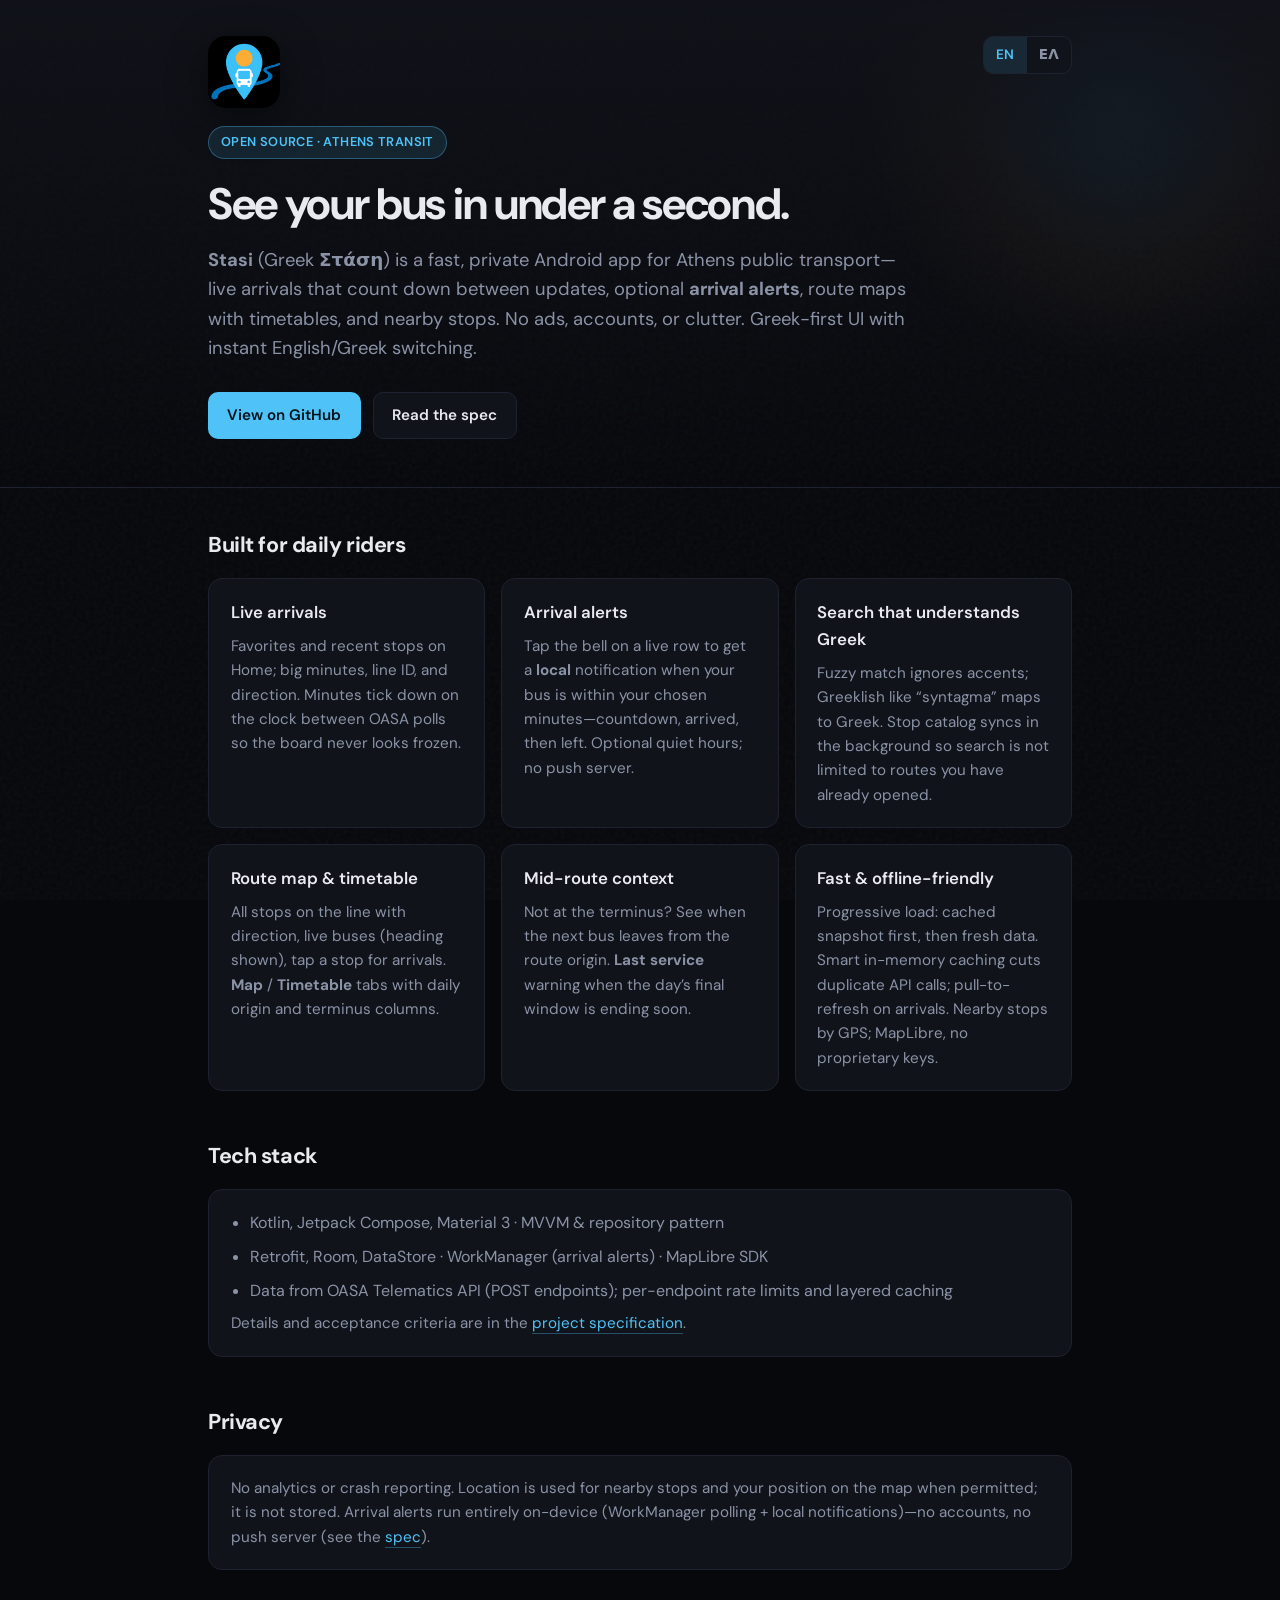
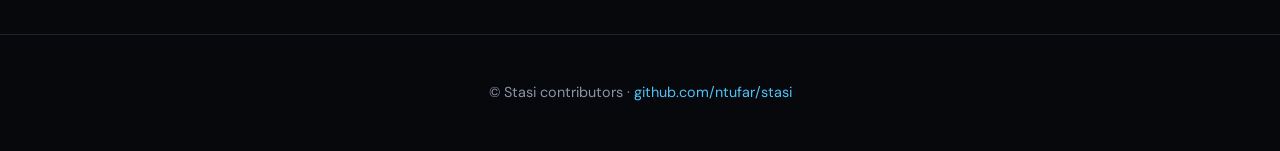
==== docs/index.html @ 51238b17 "Implement multilingual support in index.html and update SPEC.md: Add language toggle functionality f" ====
<!DOCTYPE html>
<!--
  GitHub Pages: Settings → Pages → Deploy from branch → master → /docs (this repo’s default branch is master, not main).
  
-->
<html lang="en">
<head>
  <meta charset="utf-8">
  <meta name="viewport" content="width=device-width, initial-scale=1">
  <script>
    (function () {
      var stored = localStorage.getItem("stasi-site-lang");
      var lang = stored === "en" || stored === "el"
        ? stored
        : ((navigator.language || "").toLowerCase().indexOf("el") === 0 ? "el" : "en");
      document.documentElement.lang = lang;
    })();
  </script>
  <title>Stasi — Athens bus arrivals, fast &amp; private</title>
  <meta name="description" content="Open-source Android app for Athens public transport: live arrivals, arrival alerts, route maps and timetables, nearby stops. No ads or accounts.">
  <meta property="og:title" content="Stasi — Athens bus app">
  <meta property="og:description" content="Fast, private Android app for Athens buses: live ETAs, local arrival alerts, route maps, and Greek-aware search.">
  <meta property="og:type" content="website">
  <link rel="icon" href="favicon.png?v=2" type="image/png" sizes="192x192">
  <link rel="apple-touch-icon" href="app-icon.png?v=2">
  <link rel="preconnect" href="https://fonts.googleapis.com">
  <link rel="preconnect" href="https://fonts.gstatic.com" crossorigin>
  <link href="https://fonts.googleapis.com/css2?family=DM+Sans:ital,opsz,wght@0,9..40,400;0,9..40,600;0,9..40,700;1,9..40,400&display=swap" rel="stylesheet">
  <style>
    :root {
      --bg: #07080c;
      --surface: #11131a;
      --border: #1e2230;
      --text: #e8eaef;
      --muted: #8b93a7;
      --accent: #4fc3f7;
      --accent-dim: rgba(79, 195, 247, 0.12);
      --amber: #ffb74d;
      --radius: 14px;
      --max: 880px;
    }

    * {
      box-sizing: border-box;
    }

    html {
      scroll-behavior: smooth;
    }

    html[lang="en"] .i18n-el,
    html[lang="el"] .i18n-en {
      display: none !important;
    }

    body {
      margin: 0;
      min-height: 100vh;
      font-family: "DM Sans", system-ui, sans-serif;
      font-optical-sizing: auto;
      background: var(--bg);
      color: var(--text);
      line-height: 1.6;
      -webkit-font-smoothing: antialiased;
    }

    .noise {
      pointer-events: none;
      position: fixed;
      inset: 0;
      opacity: 0.04;
      background-image: url("data:image/svg+xml,%3Csvg viewBox='0 0 256 256' xmlns='http://www.w3.org/2000/svg'%3E%3Cfilter id='n'%3E%3CfeTurbulence type='fractalNoise' baseFrequency='0.85' numOctaves='4' stitchTiles='stitch'/%3E%3C/filter%3E%3Crect width='100%25' height='100%25' filter='url(%23n)'/%3E%3C/svg%3E");
      z-index: 0;
    }

    .glow {
      position: fixed;
      width: 560px;
      height: 560px;
      top: -180px;
      right: -120px;
      background: radial-gradient(circle, rgba(79, 195, 247, 0.2) 0%, rgba(255, 183, 77, 0.06) 42%, transparent 68%);
      pointer-events: none;
      z-index: 0;
    }

    header,
    main,
    footer {
      position: relative;
      z-index: 1;
    }

    header {
      padding: 2.25rem 1.25rem 3rem;
      border-bottom: 1px solid var(--border);
      background: linear-gradient(180deg, rgba(17, 19, 26, 0.95) 0%, transparent 100%);
    }

    .wrap {
      max-width: var(--max);
      margin: 0 auto;
      padding: 0 0.5rem;
    }

    .header-top {
      display: flex;
      flex-wrap: wrap;
      align-items: flex-start;
      justify-content: space-between;
      gap: 1rem;
      margin-bottom: 1.1rem;
    }

    .header-top .app-icon {
      margin-bottom: 0;
    }

    .lang-switch {
      display: inline-flex;
      border: 1px solid var(--border);
      border-radius: 10px;
      overflow: hidden;
      background: var(--surface);
    }

    .lang-switch button {
      font: inherit;
      font-size: 0.85rem;
      font-weight: 600;
      letter-spacing: 0.02em;
      padding: 0.45rem 0.75rem;
      border: none;
      background: transparent;
      color: var(--muted);
      cursor: pointer;
      transition: background 0.15s ease, color 0.15s ease;
    }

    .lang-switch button:hover {
      color: var(--text);
    }

    .lang-switch button[aria-pressed="true"] {
      background: var(--accent-dim);
      color: var(--accent);
    }

    .lang-switch button:focus-visible {
      outline: 2px solid var(--accent);
      outline-offset: -2px;
    }

    .app-icon {
      display: block;
      width: 72px;
      height: 72px;
      border-radius: 18px;
      box-shadow: 0 12px 40px rgba(0, 0, 0, 0.45);
      object-fit: cover;
    }

    .badge {
      display: inline-flex;
      align-items: center;
      gap: 0.4rem;
      font-size: 0.8rem;
      font-weight: 600;
      letter-spacing: 0.03em;
      text-transform: uppercase;
      color: var(--accent);
      background: var(--accent-dim);
      border: 1px solid rgba(79, 195, 247, 0.35);
      padding: 0.35rem 0.75rem;
      border-radius: 999px;
      margin-bottom: 1.25rem;
    }

    h1 {
      font-size: clamp(2rem, 5vw, 2.75rem);
      font-weight: 700;
      letter-spacing: -0.03em;
      line-height: 1.15;
      margin: 0 0 1rem;
    }

    .lead {
      font-size: 1.15rem;
      color: var(--muted);
      max-width: 38em;
      margin: 0 0 1.75rem;
    }

    .actions {
      display: flex;
      flex-wrap: wrap;
      gap: 0.75rem;
      align-items: center;
    }

    a.btn {
      display: inline-flex;
      align-items: center;
      justify-content: center;
      gap: 0.5rem;
      padding: 0.65rem 1.15rem;
      border-radius: 10px;
      font-weight: 600;
      font-size: 0.95rem;
      text-decoration: none;
      border: 1px solid transparent;
      transition: transform 0.15s ease, background 0.15s ease, border-color 0.15s ease;
    }

    a.btn:active {
      transform: scale(0.98);
    }

    a.btn-primary {
      background: var(--accent);
      color: #041018;
    }

    a.btn-primary:hover {
      filter: brightness(1.06);
    }

    a.btn-secondary {
      background: var(--surface);
      color: var(--text);
      border-color: var(--border);
    }

    a.btn-secondary:hover {
      border-color: rgba(79, 195, 247, 0.45);
    }

    main {
      padding: 2.5rem 1.25rem 4rem;
    }

    section {
      margin-bottom: 3rem;
    }

    section:last-of-type {
      margin-bottom: 0;
    }

    h2 {
      font-size: 1.35rem;
      font-weight: 700;
      letter-spacing: -0.02em;
      margin: 0 0 1rem;
    }

    .grid {
      display: grid;
      gap: 1rem;
      grid-template-columns: repeat(auto-fit, minmax(240px, 1fr));
    }

    .card {
      background: var(--surface);
      border: 1px solid var(--border);
      border-radius: var(--radius);
      padding: 1.25rem 1.35rem;
    }

    .card h3 {
      margin: 0 0 0.5rem;
      font-size: 1.05rem;
      font-weight: 600;
    }

    .card p {
      margin: 0;
      font-size: 0.95rem;
      color: var(--muted);
    }

    .card a {
      color: var(--accent);
      text-decoration: none;
      border-bottom: 1px solid rgba(79, 195, 247, 0.35);
    }

    .card a:hover {
      border-bottom-color: var(--accent);
    }

    .list {
      margin: 0;
      padding-left: 1.2rem;
      color: var(--muted);
    }

    .list li {
      margin-bottom: 0.5rem;
    }

    .list li:last-child {
      margin-bottom: 0;
    }

    .spec-link {
      margin-top: 1rem;
      font-size: 0.95rem;
    }

    .spec-link a {
      color: var(--accent);
      text-decoration: none;
      border-bottom: 1px solid rgba(79, 195, 247, 0.35);
    }

    .spec-link a:hover {
      border-bottom-color: var(--accent);
    }

    footer {
      padding: 2rem 1.25rem;
      border-top: 1px solid var(--border);
      color: var(--muted);
      font-size: 0.9rem;
      text-align: center;
    }

    footer a {
      color: var(--accent);
      text-decoration: none;
    }

    footer a:hover {
      text-decoration: underline;
    }

    @media (prefers-reduced-motion: reduce) {
      html {
        scroll-behavior: auto;
      }

      a.btn:active {
        transform: none;
      }
    }
  </style>
</head>
<body>
  <div class="noise" aria-hidden="true"></div>
  <div class="glow" aria-hidden="true"></div>

  <header>
    <div class="wrap">
      <div class="header-top">
        <img class="app-icon" id="app-icon" src="app-icon.png?v=2" width="72" height="72" alt="">
        <div class="lang-switch" role="group" id="lang-switch" aria-label="Language">
          <button type="button" data-lang="en" aria-pressed="false">EN</button>
          <button type="button" data-lang="el" aria-pressed="false">ΕΛ</button>
        </div>
      </div>
      <div class="badge">
        <span class="i18n-en">Open source · Athens transit</span>
        <span class="i18n-el">Ανοιχτού κώδικα · Μετακίνηση Αθήνας</span>
      </div>
      <h1>
        <span class="i18n-en">See your bus in under a second.</span>
        <span class="i18n-el">Δείτε το λεωφορείο σας σε λιγότερο από ένα δευτερόλεπτο.</span>
      </h1>
      <p class="lead">
        <span class="i18n-en">
          <strong>Stasi</strong> (Greek <strong>Στάση</strong>) is a fast, private Android app for Athens public transport—live
          arrivals that count down between updates, optional <strong>arrival alerts</strong>, route maps with timetables,
          and nearby stops. No ads, accounts, or clutter. Greek-first UI with instant English/Greek switching.
        </span>
        <span class="i18n-el">
          Η <strong>Στάση</strong> (<strong>Stasi</strong>) είναι μια γρήγορη, ιδιωτική εφαρμογή Android για τα μέσα της Αθήνας—ζωντανές
          αφίξεις με αντίστροφη μέτρηση μεταξύ ενημερώσεων, προαιρετικές <strong>ειδοποιήσεις άφιξης</strong>, χάρτες δρομολογίων με δρομολόγια
          και κοντινές στάσεις. Χωρίς διαφημίσεις, λογαριασμούς ή περιττά στοιχεία. Ελληνικό περιβάλλον με άμεση εναλλαγή Αγγλικά/Ελληνικά.
        </span>
      </p>
      <div class="actions">
        <a class="btn btn-primary" href="https://github.com/ntufar/stasi">
          <span class="i18n-en">View on GitHub</span>
          <span class="i18n-el">Δείτε στο GitHub</span>
        </a>
        <a class="btn btn-secondary" href="https://github.com/ntufar/stasi/blob/master/docs/SPEC.md">
          <span class="i18n-en">Read the spec</span>
          <span class="i18n-el">Διαβάστε τις προδιαγραφές</span>
        </a>
      </div>
    </div>
  </header>

  <main>
    <div class="wrap">
      <section aria-labelledby="features-heading">
        <h2 id="features-heading">
          <span class="i18n-en">Built for daily riders</span>
          <span class="i18n-el">Για καθημερινούς επιβάτες</span>
        </h2>
        <div class="grid">
          <article class="card">
            <h3>
              <span class="i18n-en">Live arrivals</span>
              <span class="i18n-el">Ζωντανές αφίξεις</span>
            </h3>
            <p>
              <span class="i18n-en">Favorites and recent stops on Home; big minutes, line ID, and direction. Minutes tick down on the clock between OASA polls so the board never looks frozen.</span>
              <span class="i18n-el">Αγαπημένες και πρόσφατες στάσεις στην αρχική· μεγάλα λεπτά, κωδικός γραμμής και κατεύθυνση. Τα λεπτά μετάνε αντίστροφα μεταξύ ενημερώσεων OASA ώστε ο πίνακας να μην φαίνεται «παγωμένος».</span>
            </p>
          </article>
          <article class="card">
            <h3>
              <span class="i18n-en">Arrival alerts</span>
              <span class="i18n-el">Ειδοποιήσεις άφιξης</span>
            </h3>
            <p>
              <span class="i18n-en">Tap the bell on a live row to get a <strong>local</strong> notification when your bus is within your chosen minutes—countdown, arrived, then left. Optional quiet hours; no push server.</span>
              <span class="i18n-el">Πατήστε το κουδούνι σε μια ζωντανή γραμμή για <strong>τοπική</strong> ειδοποίηση όταν το λεωφορείο είναι μέσα στα λεπτά που ορίζετε—αντίστροφη μέτρηση, άφιξη, μετά αναχώρηση. Προαιρετικές ώρες ησυχίας· χωρίς διακομιστή push.</span>
            </p>
          </article>
          <article class="card">
            <h3>
              <span class="i18n-en">Search that understands Greek</span>
              <span class="i18n-el">Αναζήτηση που καταλαβαίνει τα Ελληνικά</span>
            </h3>
            <p>
              <span class="i18n-en">Fuzzy match ignores accents; Greeklish like “syntagma” maps to Greek. Stop catalog syncs in the background so search is not limited to routes you have already opened.</span>
              <span class="i18n-el">Η ασαφής αντιστοίχιση αγνοεί τόνους· το Greeklish όπως «syntagma» αντιστοιχεί σε Ελληνικά. Ο κατάλογος στάσεων συγχρονίζεται στο παρασκήνιο ώστε η αναζήτηση να μην περιορίζεται σε δρομολόγια που έχετε ήδη ανοίξει.</span>
            </p>
          </article>
          <article class="card">
            <h3>
              <span class="i18n-en">Route map &amp; timetable</span>
              <span class="i18n-el">Χάρτης δρομολογίου &amp; δρομολόγια</span>
            </h3>
            <p>
              <span class="i18n-en">All stops on the line with direction, live buses (heading shown), tap a stop for arrivals. <strong>Map</strong> / <strong>Timetable</strong> tabs with daily origin and terminus columns.</span>
              <span class="i18n-el">Όλες οι στάσεις της γραμμής με κατεύθυνση, ζωντανά λεωφορεία (με προσανατολισμό), πατήστε μια στάση για αφίξεις. Καρτέλες <strong>Χάρτης</strong> / <strong>Δρομολόγια</strong> με ημερήσιες στήλες αφετηρίας και τέρματος.</span>
            </p>
          </article>
          <article class="card">
            <h3>
              <span class="i18n-en">Mid-route context</span>
              <span class="i18n-el">Πληροφορίες στη μέση της διαδρομής</span>
            </h3>
            <p>
              <span class="i18n-en">Not at the terminus? See when the next bus leaves from the route origin. <strong>Last service</strong> warning when the day’s final window is ending soon.</span>
              <span class="i18n-el">Δεν είστε στο τέρμα; Δείτε πότε φεύγει το επόμενο λεωφορείο από την αφετηρία. Προειδοποίηση <strong>τελευταίου δρομολογίου</strong> όταν κλείνει σύντομα το τελευταίο παράθυρο της ημέρας.</span>
            </p>
          </article>
          <article class="card">
            <h3>
              <span class="i18n-en">Fast &amp; offline-friendly</span>
              <span class="i18n-el">Γρήγορη &amp; φιλική προς offline</span>
            </h3>
            <p>
              <span class="i18n-en">Progressive load: cached snapshot first, then fresh data. Smart in-memory caching cuts duplicate API calls; pull-to-refresh on arrivals. Nearby stops by GPS; MapLibre, no proprietary keys.</span>
              <span class="i18n-el">Προοδευτική φόρτωση: πρώτα αποθηκευμένο στιγμιότυπο, μετά φρέσκα δεδομένα. Έξυπνη cache στη μνήμη μειώνει διπλές κλήσεις API· pull-to-refresh στις αφίξεις. Κοντινές στάσεις με GPS· MapLibre, χωρίς ιδιόκλητα κλειδιά.</span>
            </p>
          </article>
        </div>
      </section>

      <section aria-labelledby="stack-heading">
        <h2 id="stack-heading">
          <span class="i18n-en">Tech stack</span>
          <span class="i18n-el">Τεχνολογίες</span>
        </h2>
        <div class="card">
          <ul class="list">
            <li class="i18n-en">Kotlin, Jetpack Compose, Material 3 · MVVM &amp; repository pattern</li>
            <li class="i18n-el">Kotlin, Jetpack Compose, Material 3 · MVVM &amp; repository pattern</li>
            <li class="i18n-en">Retrofit, Room, DataStore · WorkManager (arrival alerts) · MapLibre SDK</li>
            <li class="i18n-el">Retrofit, Room, DataStore · WorkManager (ειδοποιήσεις άφιξης) · MapLibre SDK</li>
            <li class="i18n-en">Data from OASA Telematics API (POST endpoints); per-endpoint rate limits and layered caching</li>
            <li class="i18n-el">Δεδομένα από το OASA Telematics API (POST endpoints)· όρια ρυθμού ανά endpoint και πολυεπίπεδη cache</li>
          </ul>
          <p class="spec-link">
            <span class="i18n-en">Details and acceptance criteria are in the
            <a href="https://github.com/ntufar/stasi/blob/master/docs/SPEC.md">project specification</a>.</span>
            <span class="i18n-el">Λεπτομέρειες και κριτήρια αποδοχής βρίσκονται στις
            <a href="https://github.com/ntufar/stasi/blob/master/docs/SPEC.md">προδιαγραφές του έργου</a>.</span>
          </p>
        </div>
      </section>

      <section aria-labelledby="privacy-heading">
        <h2 id="privacy-heading">
          <span class="i18n-en">Privacy</span>
          <span class="i18n-el">Απόρρητο</span>
        </h2>
        <div class="card">
          <p style="margin:0;color:var(--muted);font-size:0.95rem;">
            <span class="i18n-en">No analytics or crash reporting. Location is used for nearby stops and your position on the map when permitted; it is not stored. Arrival alerts run entirely on-device (WorkManager polling + local notifications)—no accounts, no push server (see the <a href="https://github.com/ntufar/stasi/blob/master/docs/SPEC.md">spec</a>).</span>
            <span class="i18n-el">Χωρίς analytics ή αναφορές σφαλμάτων. Η τοποθεσία χρησιμοποιείται για κοντινές στάσεις και τη θέση σας στον χάρτη όταν επιτρέπεται· δεν αποθηκεύεται. Οι ειδοποιήσεις άφιξης τρέχουν εξ ολοκλήρου στη συσκευή (WorkManager + τοπικές ειδοποιήσεις)—χωρίς λογαριασμούς, χωρίς διακομιστή push (δείτε τις <a href="https://github.com/ntufar/stasi/blob/master/docs/SPEC.md">προδιαγραφές</a>).</span>
          </p>
        </div>
      </section>
    </div>
  </main>

  <footer>
    <div class="wrap">
      <p>© Stasi contributors · <a href="https://github.com/ntufar/stasi">github.com/ntufar/stasi</a></p>
    </div>
  </footer>

  <script>
    (function () {
      var META = {
        en: {
          title: "Stasi — Athens bus arrivals, fast & private",
          description: "Open-source Android app for Athens public transport: live arrivals, arrival alerts, route maps and timetables, nearby stops. No ads or accounts.",
          ogTitle: "Stasi — Athens bus app",
          ogDescription: "Fast, private Android app for Athens buses: live ETAs, local arrival alerts, route maps, and Greek-aware search.",
          iconAlt: "Stasi app icon: map pin with bus and live arrival beacon"
        },
        el: {
          title: "Στάση — Αφίξεις λεωφορείων Αθήνας, γρήγορα & ιδιωτικά",
          description: "Εφαρμογή Android ανοιχτού κώδικα για τα μέσα της Αθήνας: ζωντανές αφίξεις, ειδοποιήσεις άφιξης, χάρτες δρομολογίων και δρομολόγια, κοντινές στάσεις. Χωρίς διαφημίσεις ή λογαριασμούς.",
          ogTitle: "Στάση — Εφαρμογή λεωφορείων Αθήνας",
          ogDescription: "Γρήγορη, ιδιωτική εφαρμογή Android για λεωφορεία Αθήνας: ζωντανά ETAs, τοπικές ειδοποιήσεις άφιξης, χάρτες δρομολογίων και αναζήτηση φιλική στα Ελληνικά.",
          iconAlt: "Εικονίδιο εφαρμογής Στάση: καρφίτσα χάρτη με λεωφορείο και ζωντανή ένδειξη άφιξης"
        }
      };

      var langSwitch = document.getElementById("lang-switch");
      var appIcon = document.getElementById("app-icon");

      function currentLang() {
        return document.documentElement.lang === "el" ? "el" : "en";
      }

      function applyMeta(lang) {
        var m = META[lang];
        document.title = m.title;
        var desc = document.querySelector('meta[name="description"]');
        if (desc) desc.setAttribute("content", m.description);
        var ogTitle = document.querySelector('meta[property="og:title"]');
        if (ogTitle) ogTitle.setAttribute("content", m.ogTitle);
        var ogDesc = document.querySelector('meta[property="og:description"]');
        if (ogDesc) ogDesc.setAttribute("content", m.ogDescription);
        if (appIcon) appIcon.alt = m.iconAlt;
      }

      function syncButtons(lang) {
        langSwitch.querySelectorAll("button[data-lang]").forEach(function (btn) {
          var active = btn.getAttribute("data-lang") === lang;
          btn.setAttribute("aria-pressed", active ? "true" : "false");
        });
        langSwitch.setAttribute(
          "aria-label",
          lang === "el" ? "Γλώσσα" : "Language"
        );
      }

      function setLang(lang) {
        if (lang !== "en" && lang !== "el") return;
        document.documentElement.lang = lang;
        localStorage.setItem("stasi-site-lang", lang);
        applyMeta(lang);
        syncButtons(lang);
      }

      langSwitch.addEventListener("click", function (e) {
        var btn = e.target.closest("button[data-lang]");
        if (!btn) return;
        setLang(btn.getAttribute("data-lang"));
      });

      var initial = currentLang();
      applyMeta(initial);
      syncButtons(initial);
    })();
  </script>
</body>
</html>
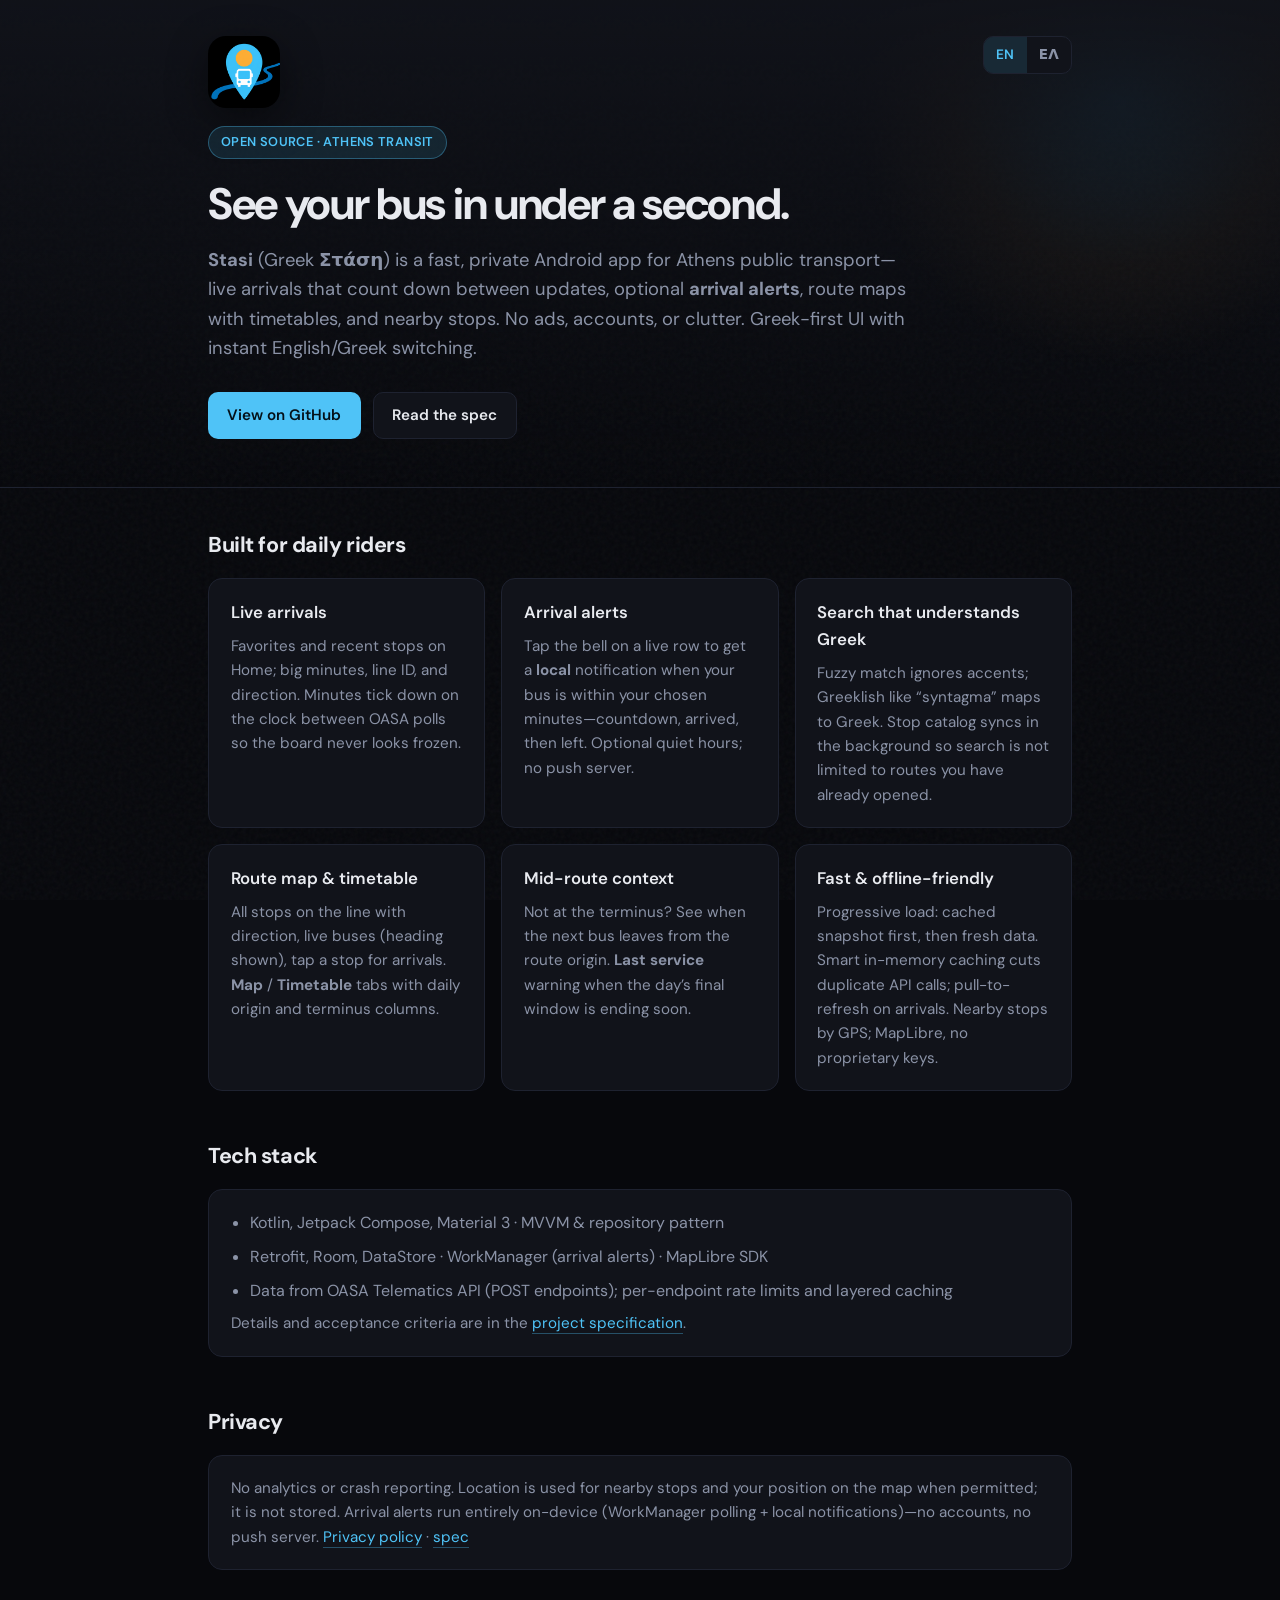
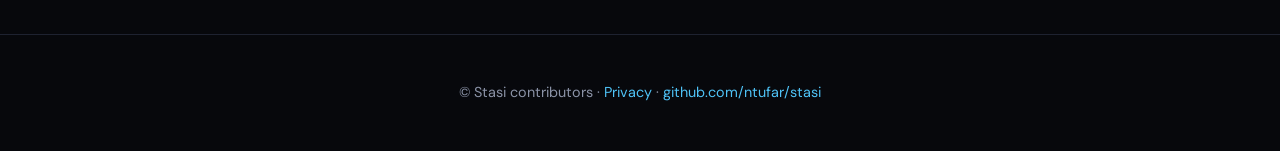
==== commit bd7a1922: "Update documentation and privacy policy links: Enhance README.md with a direct link to the privacy p" ====
--- a/docs/index.html
+++ b/docs/index.html
@@ -493,8 +493,8 @@
         </h2>
         <div class="card">
           <p style="margin:0;color:var(--muted);font-size:0.95rem;">
-            <span class="i18n-en">No analytics or crash reporting. Location is used for nearby stops and your position on the map when permitted; it is not stored. Arrival alerts run entirely on-device (WorkManager polling + local notifications)—no accounts, no push server (see the <a href="https://github.com/ntufar/stasi/blob/master/docs/SPEC.md">spec</a>).</span>
-            <span class="i18n-el">Χωρίς analytics ή αναφορές σφαλμάτων. Η τοποθεσία χρησιμοποιείται για κοντινές στάσεις και τη θέση σας στον χάρτη όταν επιτρέπεται· δεν αποθηκεύεται. Οι ειδοποιήσεις άφιξης τρέχουν εξ ολοκλήρου στη συσκευή (WorkManager + τοπικές ειδοποιήσεις)—χωρίς λογαριασμούς, χωρίς διακομιστή push (δείτε τις <a href="https://github.com/ntufar/stasi/blob/master/docs/SPEC.md">προδιαγραφές</a>).</span>
+            <span class="i18n-en">No analytics or crash reporting. Location is used for nearby stops and your position on the map when permitted; it is not stored. Arrival alerts run entirely on-device (WorkManager polling + local notifications)—no accounts, no push server. <a href="privacy.html">Privacy policy</a> · <a href="https://github.com/ntufar/stasi/blob/master/docs/SPEC.md">spec</a></span>
+            <span class="i18n-el">Χωρίς analytics ή αναφορές σφαλμάτων. Η τοποθεσία χρησιμοποιείται για κοντινές στάσεις και τη θέση σας στον χάρτη όταν επιτρέπεται· δεν αποθηκεύεται. Οι ειδοποιήσεις άφιξης τρέχουν εξ ολοκλήρου στη συσκευή—χωρίς λογαριασμούς ή διακομιστή push. <a href="privacy.html">Πολιτική απορρήτου</a> · <a href="https://github.com/ntufar/stasi/blob/master/docs/SPEC.md">προδιαγραφές</a></span>
           </p>
         </div>
       </section>
@@ -503,7 +503,7 @@
 
   <footer>
     <div class="wrap">
-      <p>© Stasi contributors · <a href="https://github.com/ntufar/stasi">github.com/ntufar/stasi</a></p>
+      <p>© Stasi contributors · <a href="privacy.html"><span class="i18n-en">Privacy</span><span class="i18n-el">Απόρρητο</span></a> · <a href="https://github.com/ntufar/stasi">github.com/ntufar/stasi</a></p>
     </div>
   </footer>
 
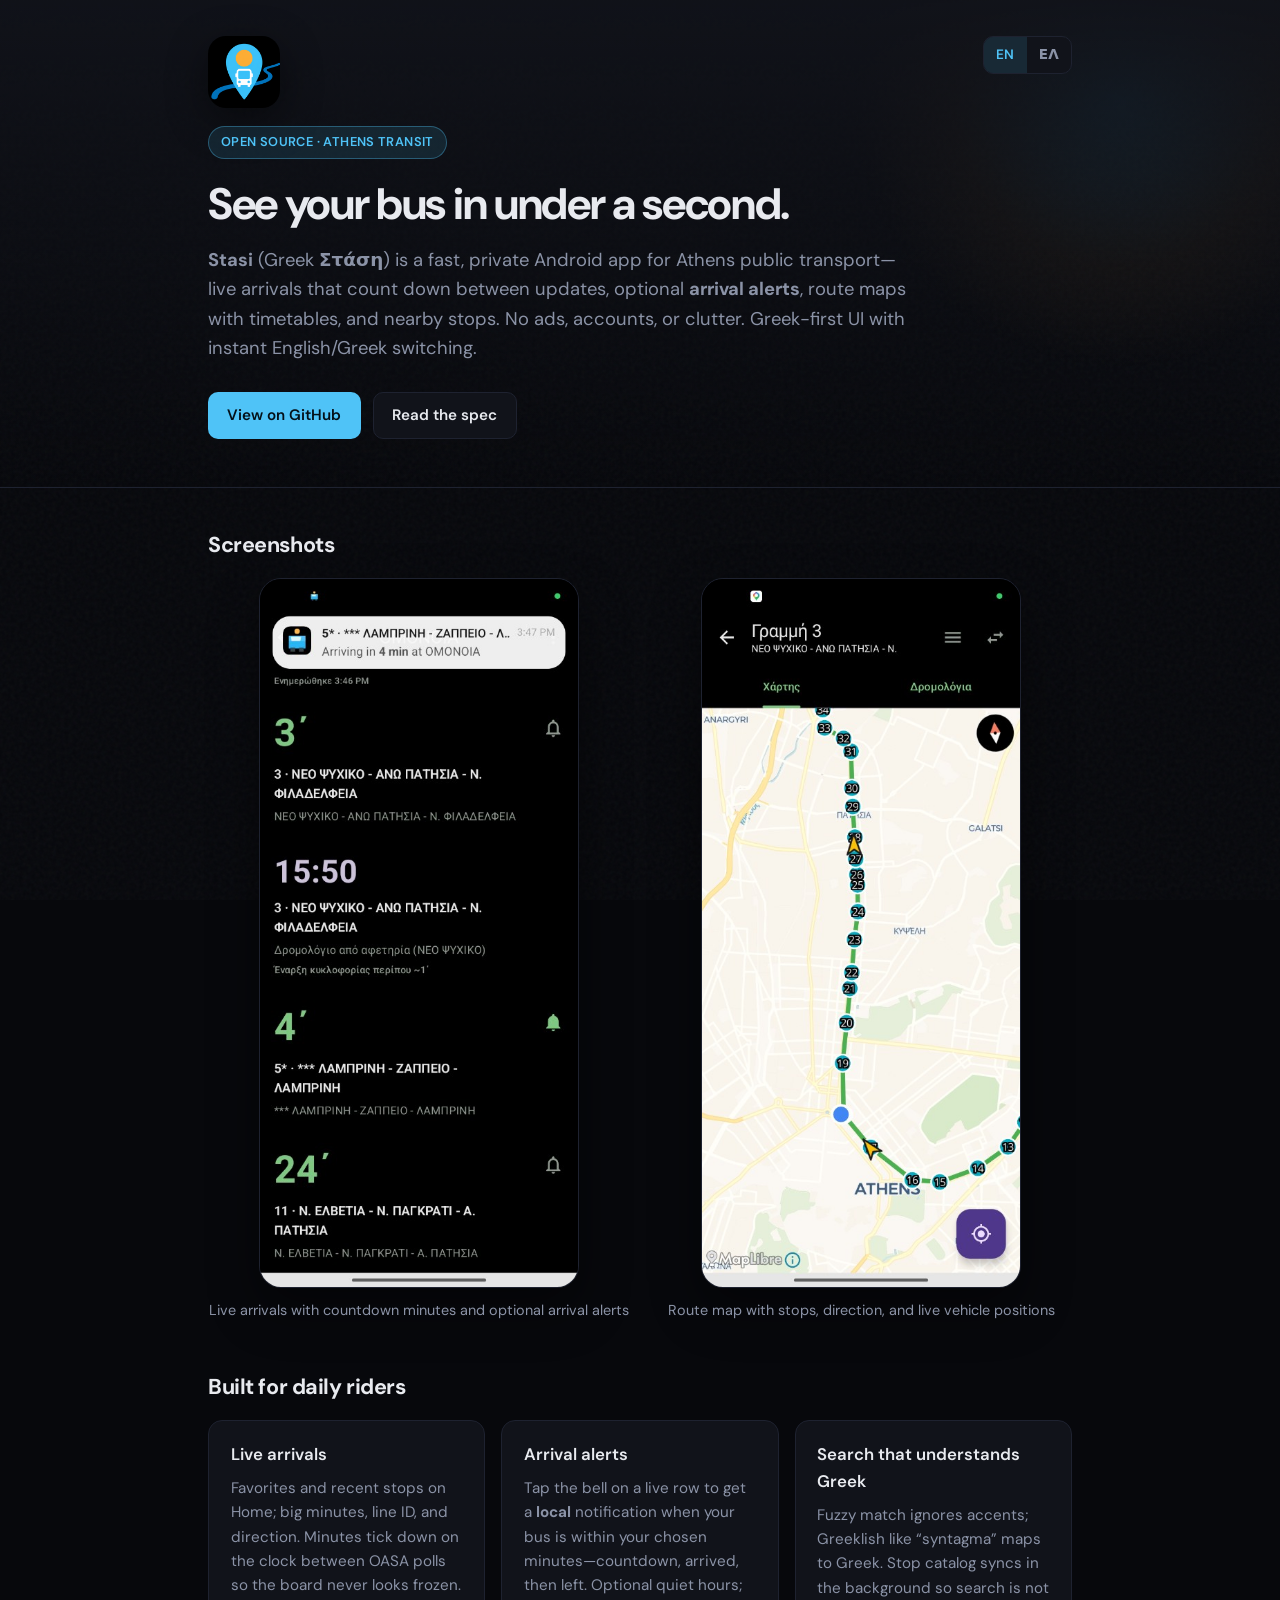
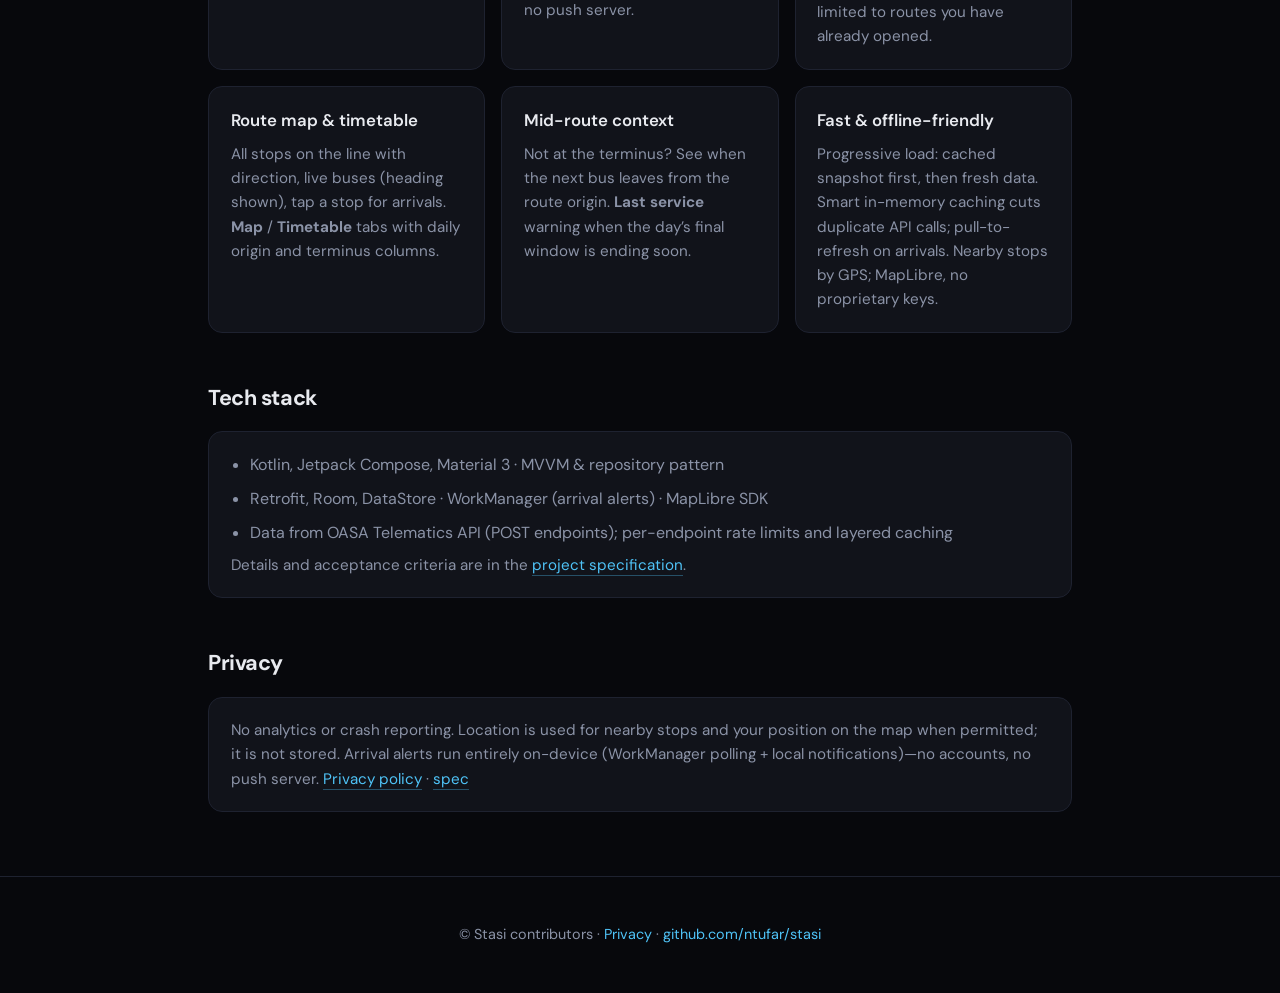
==== commit e260210a: "Add screenshots section to README.md and index.html: Introduce a new section showcasing live arrival" ====
--- a/docs/index.html
+++ b/docs/index.html
@@ -316,6 +316,35 @@
 
     .spec-link a:hover {
       border-bottom-color: var(--accent);
+    }
+
+    .screenshots {
+      display: grid;
+      gap: 1.25rem;
+      grid-template-columns: repeat(auto-fit, minmax(220px, 1fr));
+      align-items: start;
+    }
+
+    .screenshot {
+      margin: 0;
+    }
+
+    .screenshot img {
+      display: block;
+      width: 100%;
+      max-width: 320px;
+      margin: 0 auto;
+      height: auto;
+      border-radius: 22px;
+      border: 1px solid var(--border);
+      box-shadow: 0 20px 50px rgba(0, 0, 0, 0.45);
+    }
+
+    .screenshot figcaption {
+      margin-top: 0.65rem;
+      font-size: 0.9rem;
+      color: var(--muted);
+      text-align: center;
     }
 
     footer {
@@ -394,6 +423,29 @@
 
   <main>
     <div class="wrap">
+      <section aria-labelledby="screenshots-heading">
+        <h2 id="screenshots-heading">
+          <span class="i18n-en">Screenshots</span>
+          <span class="i18n-el">Στιγμιότυπα</span>
+        </h2>
+        <div class="screenshots">
+          <figure class="screenshot">
+            <img src="screenshots/arrivals.png" width="1080" height="2400" loading="lazy" alt="">
+            <figcaption>
+              <span class="i18n-en">Live arrivals with countdown minutes and optional arrival alerts</span>
+              <span class="i18n-el">Ζωντανές αφίξεις με αντίστροφη μέτρηση και προαιρετικές ειδοποιήσεις</span>
+            </figcaption>
+          </figure>
+          <figure class="screenshot">
+            <img src="screenshots/route-map.png" width="1080" height="2400" loading="lazy" alt="">
+            <figcaption>
+              <span class="i18n-en">Route map with stops, direction, and live vehicle positions</span>
+              <span class="i18n-el">Χάρτης δρομολογίου με στάσεις, κατεύθυνση και ζωντανά λεωφορεία</span>
+            </figcaption>
+          </figure>
+        </div>
+      </section>
+
       <section aria-labelledby="features-heading">
         <h2 id="features-heading">
           <span class="i18n-en">Built for daily riders</span>
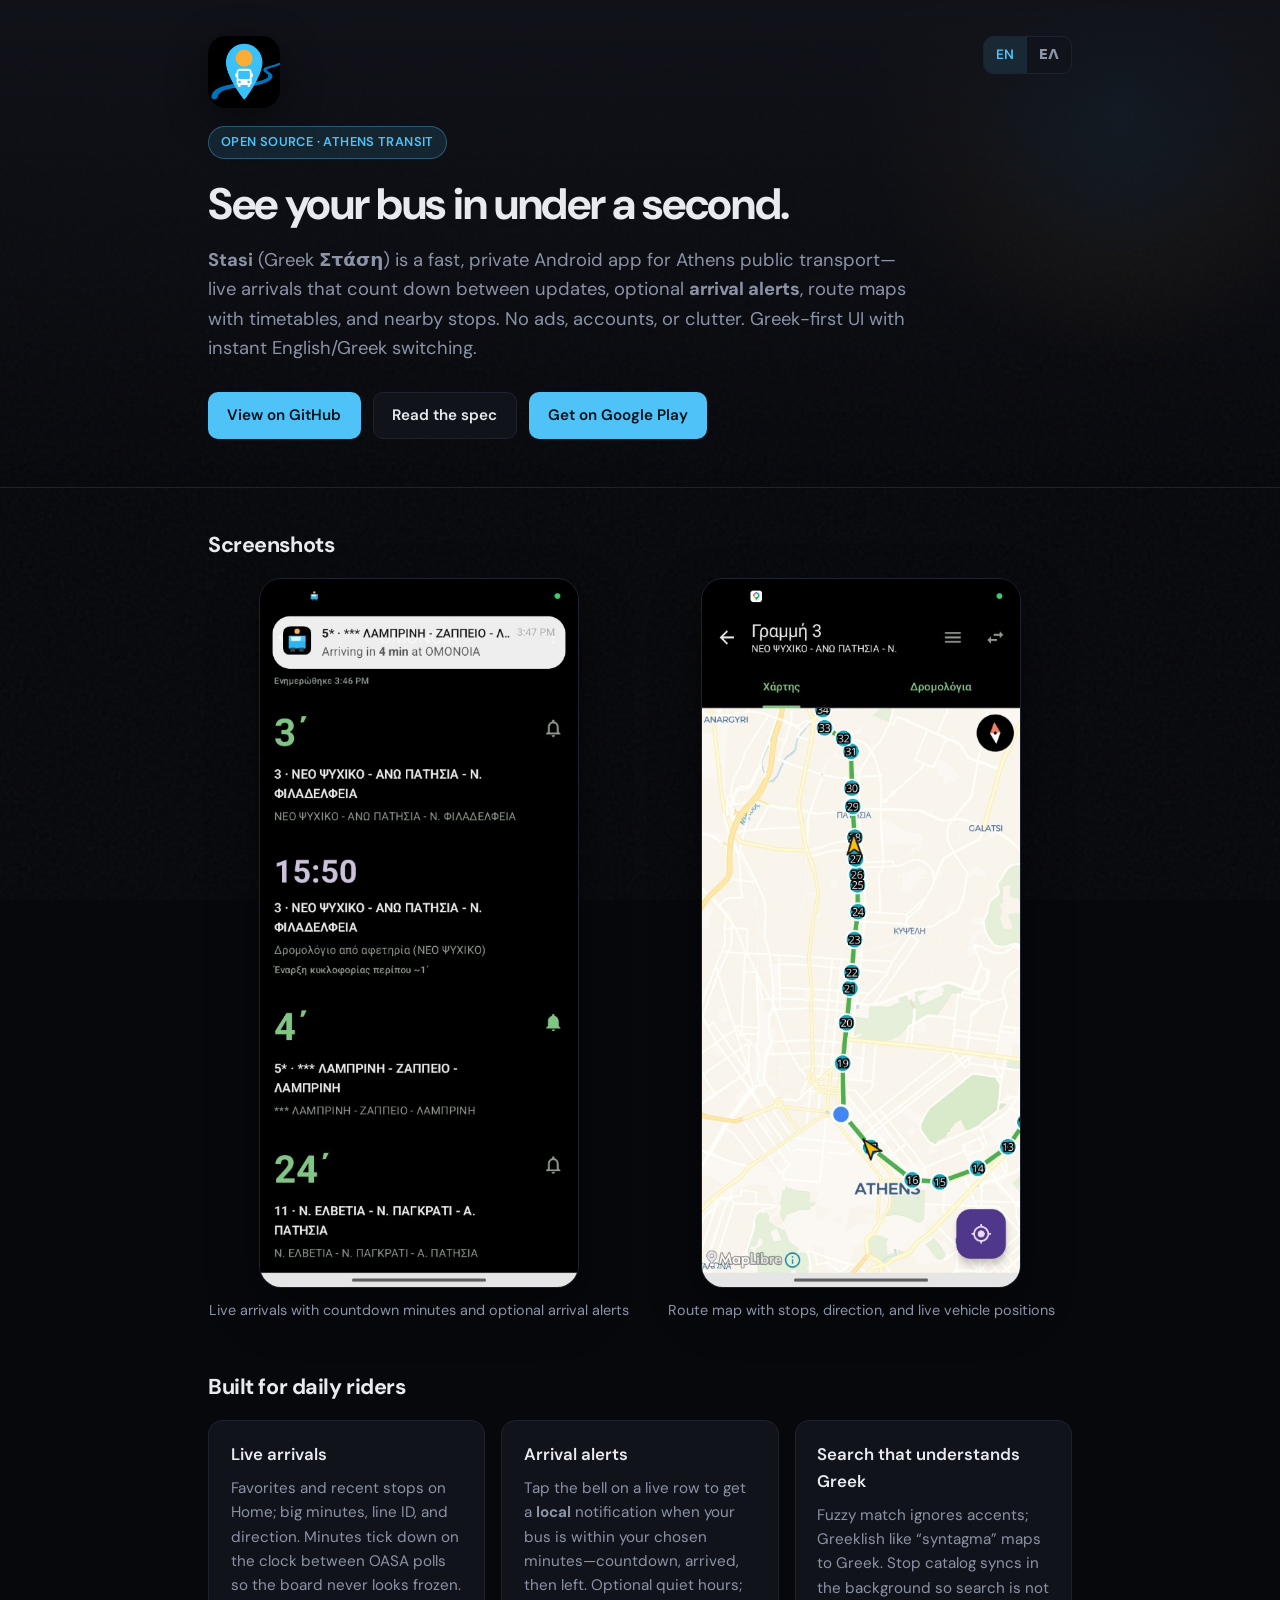
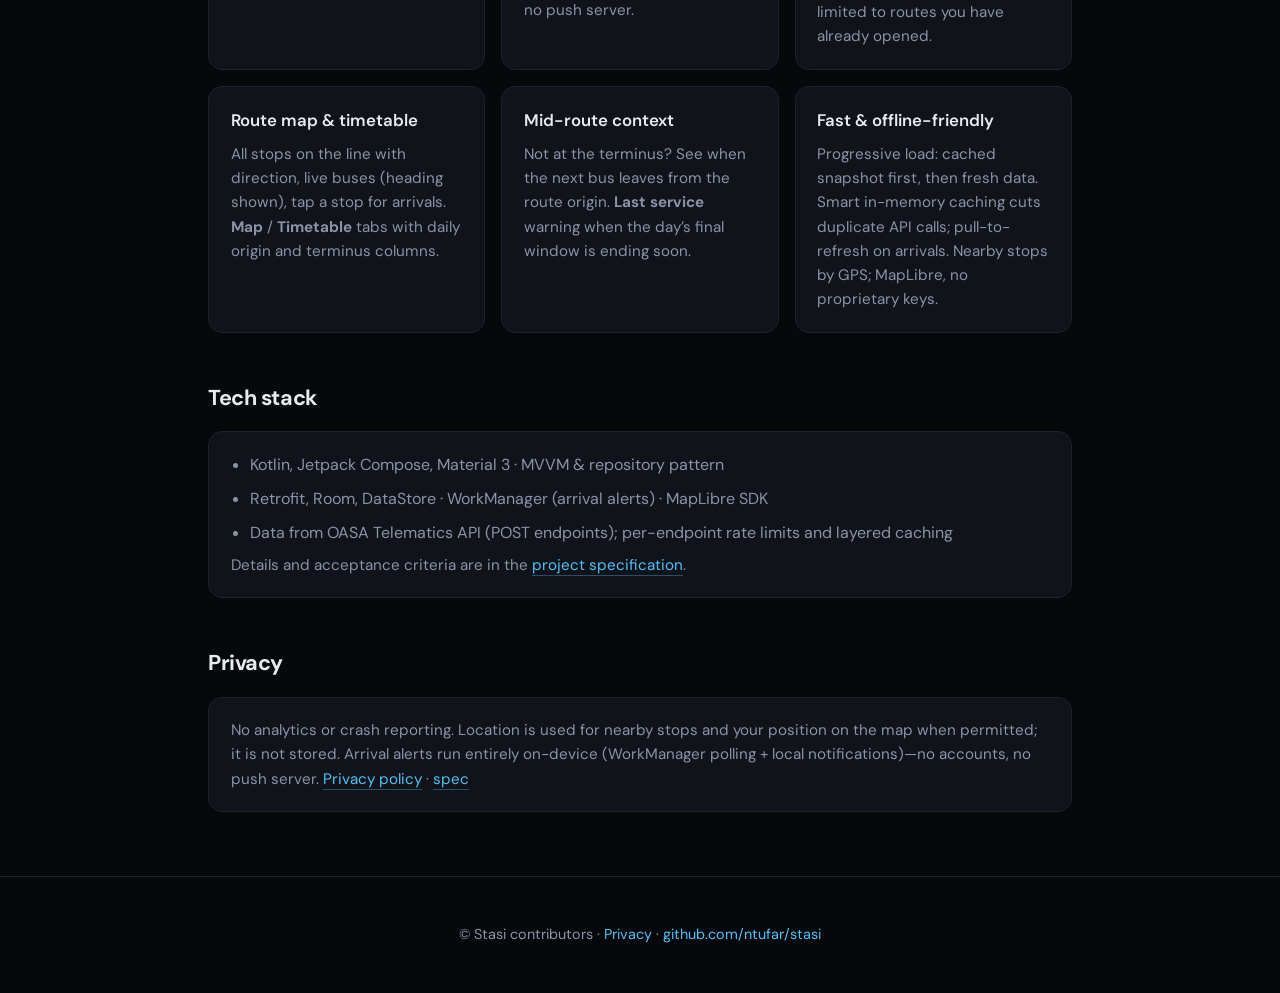
==== commit 4d77cc40: "Add Google Play badge to README and download button to landing page" ====
--- a/docs/index.html
+++ b/docs/index.html
@@ -416,6 +416,10 @@
         <a class="btn btn-secondary" href="https://github.com/ntufar/stasi/blob/master/docs/SPEC.md">
           <span class="i18n-en">Read the spec</span>
           <span class="i18n-el">Διαβάστε τις προδιαγραφές</span>
+        </a>
+        <a class="btn btn-primary" href="https://play.google.com/store/apps/details?id=io.github.ntufar.stasi">
+          <span class="i18n-en">Get on Google Play</span>
+          <span class="i18n-el">Απόκτηση από Google Play</span>
         </a>
       </div>
     </div>
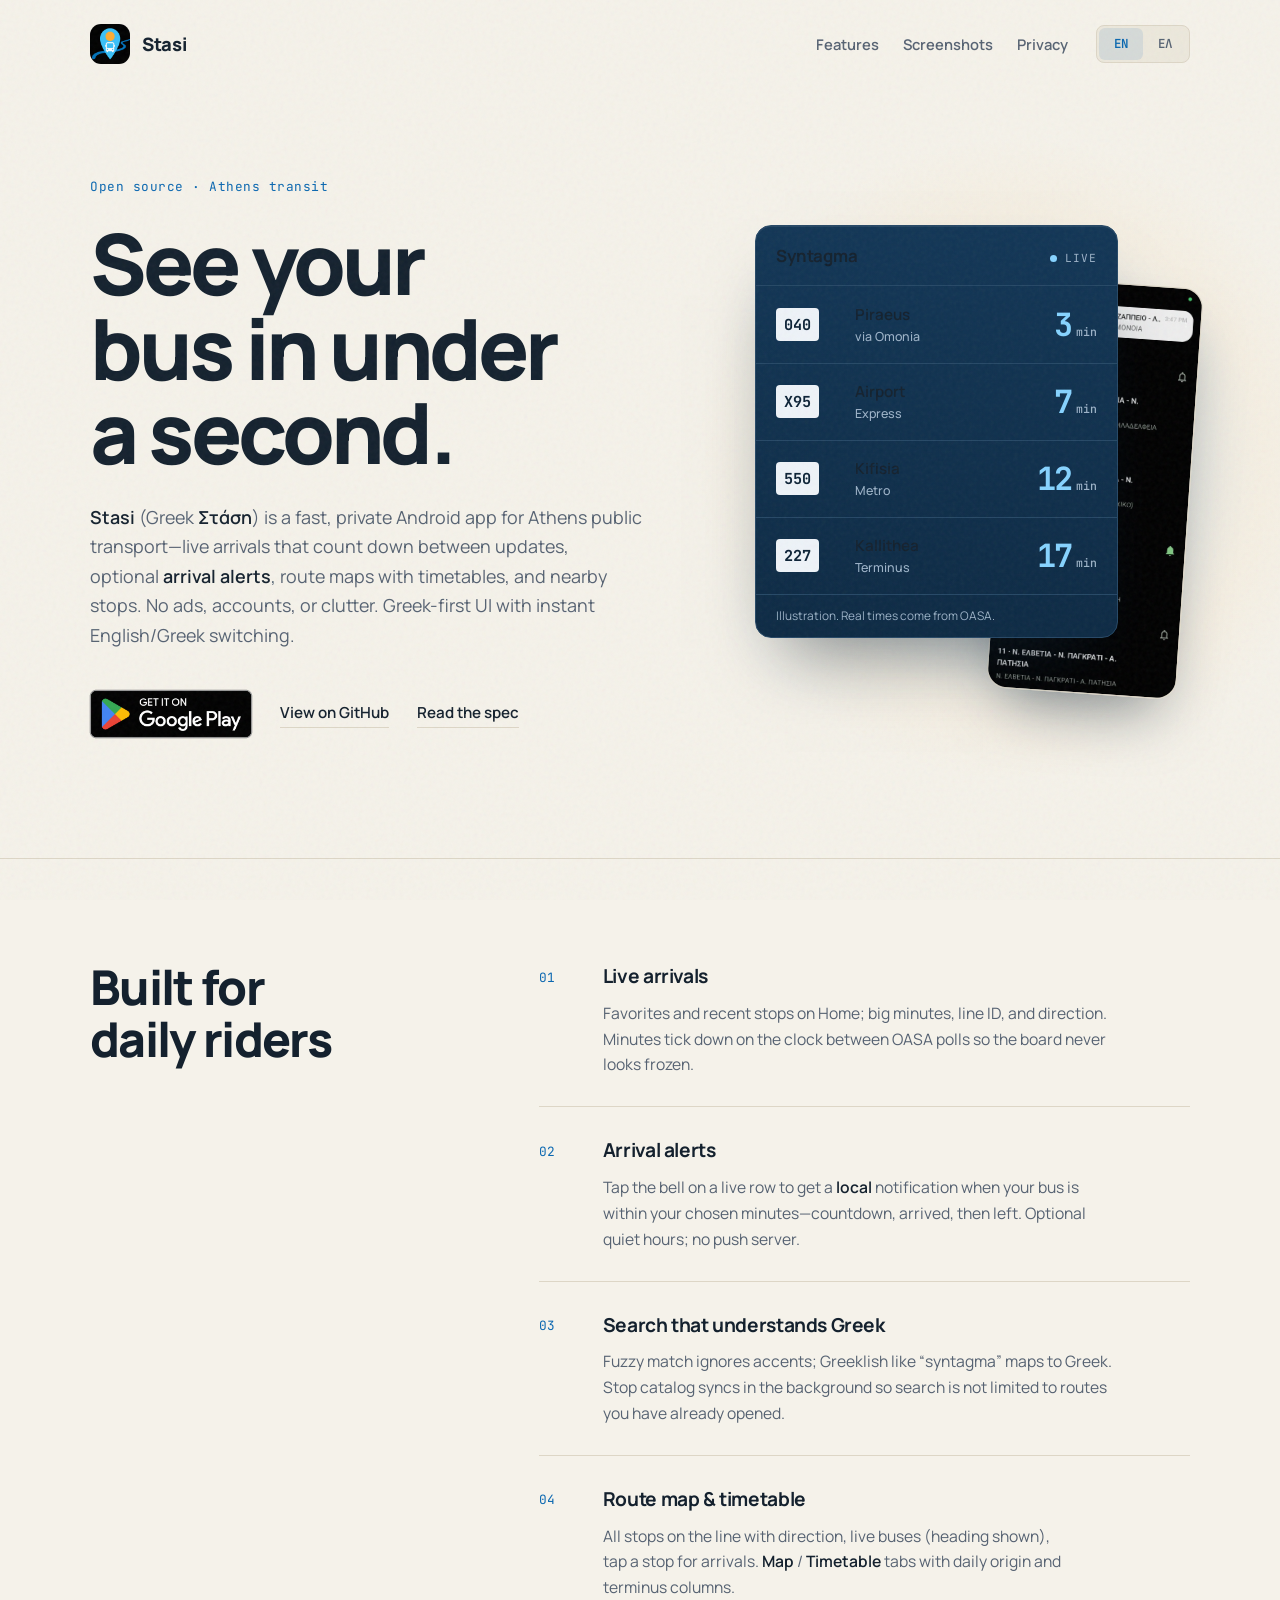
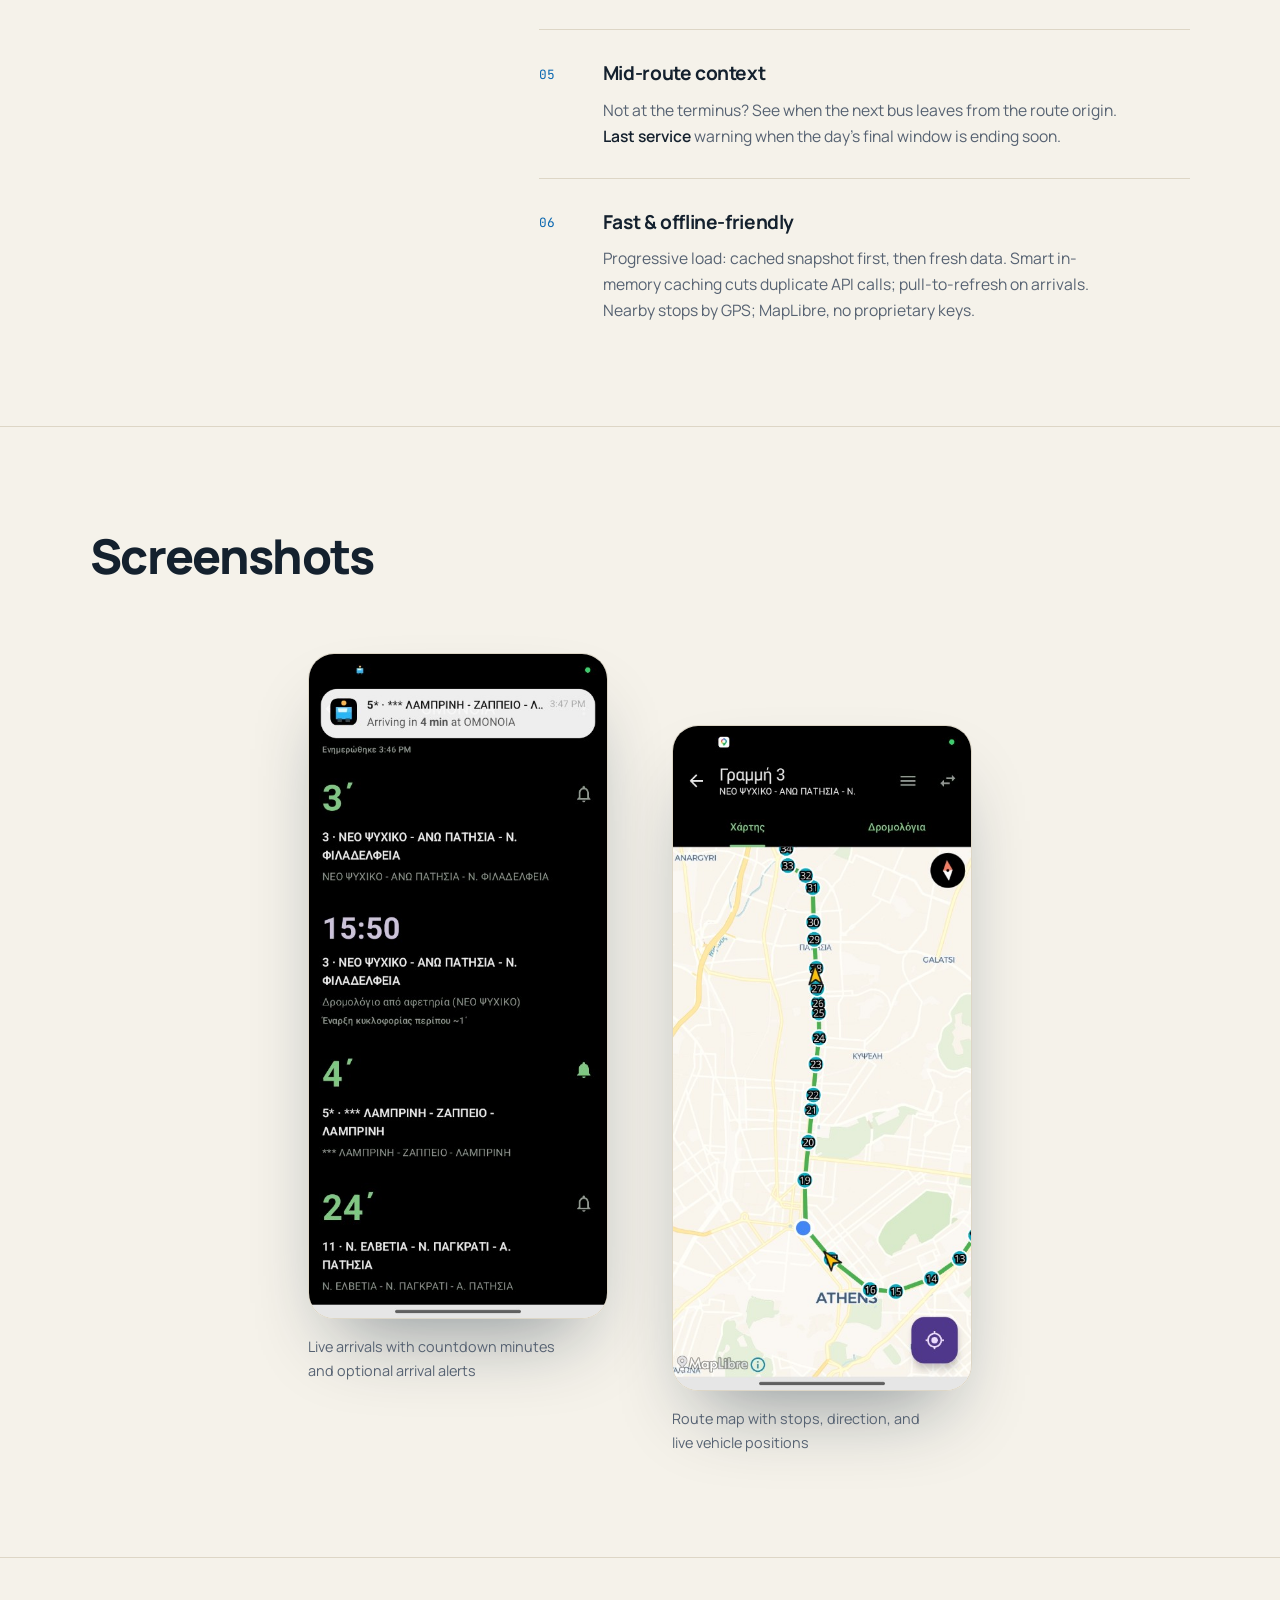
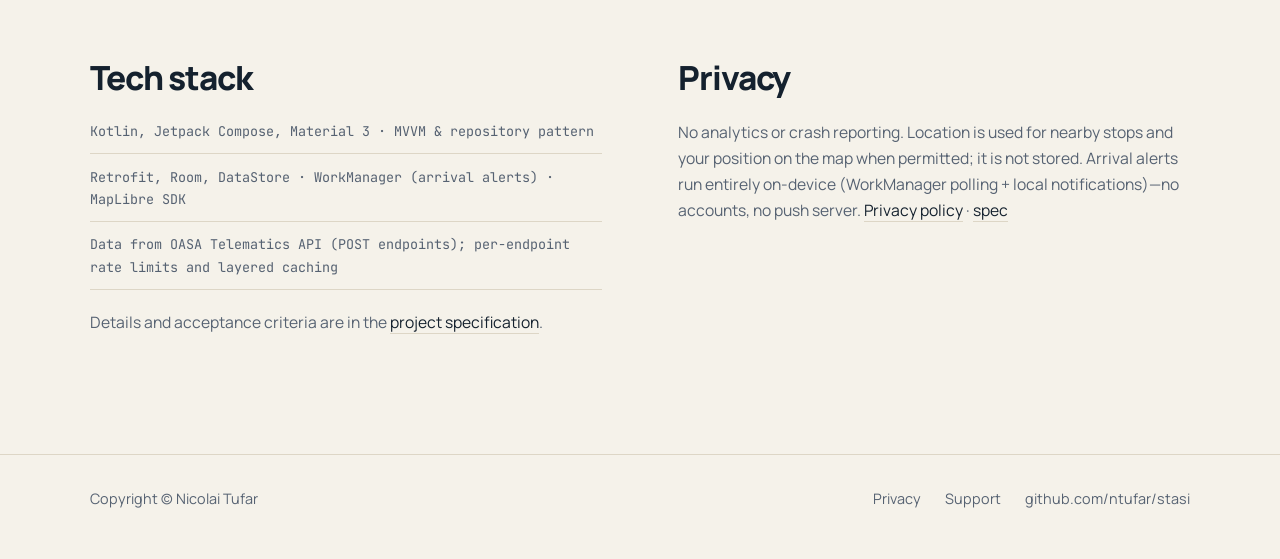
==== commit 5a69176c: "Web: redesign the site with a light theme Use a new layout, new fonts, and the official Google Play " ====
--- a/docs/index.html
+++ b/docs/index.html
@@ -21,32 +21,46 @@
   <meta property="og:title" content="Stasi — Athens bus app">
   <meta property="og:description" content="Fast, private Android app for Athens buses: live ETAs, local arrival alerts, route maps, and Greek-aware search.">
   <meta property="og:type" content="website">
+  <meta property="og:url" content="https://ntufar.github.io/stasi/">
+  <meta property="og:image" content="https://ntufar.github.io/stasi/app-icon.png">
+  <meta property="og:image:width" content="1024">
+  <meta property="og:image:height" content="1024">
+  <meta name="twitter:card" content="summary_large_image">
+  <meta name="twitter:title" content="Stasi — Athens bus app">
+  <meta name="twitter:description" content="Fast, private Android app for Athens buses: live ETAs, local arrival alerts, route maps, and Greek-aware search.">
+  <meta name="twitter:image" content="https://ntufar.github.io/stasi/app-icon.png">
+  <link rel="canonical" href="https://ntufar.github.io/stasi/">
+  <link rel="alternate" hreflang="en" href="https://ntufar.github.io/stasi/">
+  <link rel="alternate" hreflang="el" href="https://ntufar.github.io/stasi/">
+  <link rel="alternate" hreflang="x-default" href="https://ntufar.github.io/stasi/">
   <link rel="icon" href="favicon.png?v=2" type="image/png" sizes="192x192">
   <link rel="apple-touch-icon" href="app-icon.png?v=2">
   <link rel="preconnect" href="https://fonts.googleapis.com">
   <link rel="preconnect" href="https://fonts.gstatic.com" crossorigin>
-  <link href="https://fonts.googleapis.com/css2?family=DM+Sans:ital,opsz,wght@0,9..40,400;0,9..40,600;0,9..40,700;1,9..40,400&display=swap" rel="stylesheet">
+  <link rel="dns-prefetch" href="https://play.google.com">
+  <link rel="dns-prefetch" href="https://github.com">
+  <link href="https://fonts.googleapis.com/css2?family=JetBrains+Mono:wght@500;700&family=Manrope:wght@400;500;600;700;800&display=swap&subset=greek,latin" rel="stylesheet">
   <style>
     :root {
-      --bg: #07080c;
-      --surface: #11131a;
-      --border: #1e2230;
-      --text: #e8eaef;
-      --muted: #8b93a7;
-      --accent: #4fc3f7;
-      --accent-dim: rgba(79, 195, 247, 0.12);
-      --amber: #ffb74d;
-      --radius: 14px;
-      --max: 880px;
-    }
-
-    * {
-      box-sizing: border-box;
-    }
-
-    html {
-      scroll-behavior: smooth;
-    }
+      --bg: #f5f2ea;
+      --bg-raised: #ece8dc;
+      --surface: #11151e;
+      --line: #ddd6c6;
+      --text: #14212e;
+      --muted: #566272;
+      --accent: #0a67b0;
+      --accent-ink: #ffffff;
+      --accent-dim: rgba(10, 103, 176, 0.1);
+      --font-sans: "Manrope", system-ui, -apple-system, "Segoe UI", sans-serif;
+      --font-mono: "JetBrains Mono", ui-monospace, "SF Mono", Menlo, monospace;
+      --max: 1180px;
+      --gutter: clamp(1.25rem, 4vw, 2.5rem);
+      --ease: cubic-bezier(0.22, 1, 0.36, 1);
+    }
+
+    * { box-sizing: border-box; }
+
+    html { scroll-behavior: smooth; }
 
     html[lang="en"] .i18n-el,
     html[lang="el"] .i18n-en {
@@ -55,408 +69,783 @@
 
     body {
       margin: 0;
-      min-height: 100vh;
-      font-family: "DM Sans", system-ui, sans-serif;
-      font-optical-sizing: auto;
+      min-height: 100dvh;
+      font-family: var(--font-sans);
       background: var(--bg);
       color: var(--text);
-      line-height: 1.6;
+      line-height: 1.65;
       -webkit-font-smoothing: antialiased;
+      overflow-x: hidden;
     }
 
     .noise {
       pointer-events: none;
       position: fixed;
       inset: 0;
-      opacity: 0.04;
+      opacity: 0.05;
+      z-index: 50;
       background-image: url("data:image/svg+xml,%3Csvg viewBox='0 0 256 256' xmlns='http://www.w3.org/2000/svg'%3E%3Cfilter id='n'%3E%3CfeTurbulence type='fractalNoise' baseFrequency='0.85' numOctaves='4' stitchTiles='stitch'/%3E%3C/filter%3E%3Crect width='100%25' height='100%25' filter='url(%23n)'/%3E%3C/svg%3E");
-      z-index: 0;
-    }
-
-    .glow {
-      position: fixed;
-      width: 560px;
-      height: 560px;
-      top: -180px;
-      right: -120px;
-      background: radial-gradient(circle, rgba(79, 195, 247, 0.2) 0%, rgba(255, 183, 77, 0.06) 42%, transparent 68%);
-      pointer-events: none;
-      z-index: 0;
-    }
-
-    header,
-    main,
-    footer {
-      position: relative;
-      z-index: 1;
-    }
-
-    header {
-      padding: 2.25rem 1.25rem 3rem;
-      border-bottom: 1px solid var(--border);
-      background: linear-gradient(180deg, rgba(17, 19, 26, 0.95) 0%, transparent 100%);
-    }
+    }
+
+    a { color: inherit; }
+
+    :focus-visible {
+      outline: 2px solid var(--accent);
+      outline-offset: 3px;
+      border-radius: 4px;
+    }
+
+    .skip {
+      position: absolute;
+      left: var(--gutter);
+      top: -4rem;
+      z-index: 60;
+      background: var(--accent);
+      color: var(--accent-ink);
+      font-weight: 700;
+      padding: 0.6rem 1rem;
+      border-radius: 6px;
+      text-decoration: none;
+      transition: top 0.2s var(--ease);
+    }
+
+    .skip:focus { top: 0.75rem; }
 
     .wrap {
       max-width: var(--max);
       margin: 0 auto;
-      padding: 0 0.5rem;
-    }
-
-    .header-top {
+      padding: 0 var(--gutter);
+    }
+
+    /* ---------- Top bar ---------- */
+
+    .bar {
       display: flex;
-      flex-wrap: wrap;
-      align-items: flex-start;
+      align-items: center;
       justify-content: space-between;
       gap: 1rem;
-      margin-bottom: 1.1rem;
-    }
-
-    .header-top .app-icon {
-      margin-bottom: 0;
-    }
+      padding-top: 1.5rem;
+      padding-bottom: 1.5rem;
+    }
+
+    .brand {
+      display: inline-flex;
+      align-items: center;
+      gap: 0.75rem;
+      text-decoration: none;
+      font-weight: 800;
+      font-size: 1.15rem;
+      letter-spacing: -0.02em;
+    }
+
+    .brand img {
+      display: block;
+      width: 40px;
+      height: 40px;
+      border-radius: 11px;
+    }
+
+    .bar-end {
+      display: flex;
+      align-items: center;
+      gap: 1.75rem;
+    }
+
+    .bar-links {
+      display: flex;
+      gap: 1.5rem;
+      font-size: 0.92rem;
+      font-weight: 600;
+      color: var(--muted);
+    }
+
+    .bar-links a {
+      text-decoration: none;
+      transition: color 0.2s ease;
+    }
+
+    .bar-links a:hover { color: var(--text); }
 
     .lang-switch {
       display: inline-flex;
-      border: 1px solid var(--border);
-      border-radius: 10px;
-      overflow: hidden;
-      background: var(--surface);
+      border: 1px solid var(--line);
+      border-radius: 8px;
+      padding: 2px;
+      background: var(--bg-raised);
     }
 
     .lang-switch button {
       font: inherit;
-      font-size: 0.85rem;
+      font-family: var(--font-mono);
+      font-size: 0.78rem;
       font-weight: 600;
-      letter-spacing: 0.02em;
-      padding: 0.45rem 0.75rem;
-      border: none;
+      min-width: 44px;
+      min-height: 32px;
+      padding: 0 0.6rem;
+      border: 0;
+      border-radius: 6px;
       background: transparent;
       color: var(--muted);
       cursor: pointer;
-      transition: background 0.15s ease, color 0.15s ease;
-    }
-
-    .lang-switch button:hover {
-      color: var(--text);
-    }
+      transition: background 0.2s ease, color 0.2s ease;
+    }
+
+    .lang-switch button:hover { color: var(--text); }
 
     .lang-switch button[aria-pressed="true"] {
       background: var(--accent-dim);
       color: var(--accent);
     }
 
-    .lang-switch button:focus-visible {
-      outline: 2px solid var(--accent);
-      outline-offset: -2px;
-    }
-
-    .app-icon {
+    /* ---------- Hero ---------- */
+
+    .hero {
+      position: relative;
+      padding-top: clamp(2.5rem, 7vw, 5.5rem);
+      padding-bottom: clamp(4rem, 9vw, 8rem);
+    }
+
+    .hero::before {
+      content: "";
+      position: absolute;
+      inset: -10% -20% auto auto;
+      width: 70vw;
+      max-width: 900px;
+      aspect-ratio: 1;
+      background: radial-gradient(closest-side, rgba(10, 103, 176, 0.13), rgba(240, 180, 90, 0.05) 55%, transparent 72%);
+      pointer-events: none;
+    }
+
+    .hero-grid {
+      position: relative;
+      display: grid;
+      grid-template-columns: minmax(0, 1.15fr) minmax(0, 0.85fr);
+      gap: clamp(2rem, 6vw, 5rem);
+      align-items: center;
+    }
+
+    .eyebrow {
       display: block;
-      width: 72px;
-      height: 72px;
-      border-radius: 18px;
-      box-shadow: 0 12px 40px rgba(0, 0, 0, 0.45);
-      object-fit: cover;
-    }
-
-    .badge {
-      display: inline-flex;
-      align-items: center;
-      gap: 0.4rem;
+      margin: 0 0 1.5rem;
+      font-family: var(--font-mono);
       font-size: 0.8rem;
-      font-weight: 600;
-      letter-spacing: 0.03em;
-      text-transform: uppercase;
+      letter-spacing: 0.04em;
       color: var(--accent);
-      background: var(--accent-dim);
-      border: 1px solid rgba(79, 195, 247, 0.35);
-      padding: 0.35rem 0.75rem;
-      border-radius: 999px;
-      margin-bottom: 1.25rem;
     }
 
     h1 {
-      font-size: clamp(2rem, 5vw, 2.75rem);
-      font-weight: 700;
-      letter-spacing: -0.03em;
-      line-height: 1.15;
-      margin: 0 0 1rem;
+      margin: 0 0 1.75rem;
+      font-size: clamp(2.6rem, 6.6vw, 5.4rem);
+      font-weight: 800;
+      letter-spacing: -0.045em;
+      line-height: 1;
+      text-wrap: balance;
     }
 
     .lead {
-      font-size: 1.15rem;
+      margin: 0 0 2.25rem;
+      max-width: 34em;
+      font-size: 1.12rem;
       color: var(--muted);
-      max-width: 38em;
-      margin: 0 0 1.75rem;
-    }
+      text-wrap: pretty;
+    }
+
+    .lead strong { color: var(--text); font-weight: 600; }
 
     .actions {
       display: flex;
       flex-wrap: wrap;
-      gap: 0.75rem;
       align-items: center;
-    }
-
-    a.btn {
+      gap: 0.75rem 1.75rem;
+    }
+
+    .btn {
       display: inline-flex;
       align-items: center;
       justify-content: center;
-      gap: 0.5rem;
-      padding: 0.65rem 1.15rem;
+      min-height: 48px;
+      padding: 0 1.5rem;
       border-radius: 10px;
+      background: var(--accent);
+      color: var(--accent-ink);
+      font-weight: 700;
+      font-size: 0.98rem;
+      text-decoration: none;
+      box-shadow: 0 10px 30px -10px rgba(10, 103, 176, 0.55);
+      transition: transform 0.2s var(--ease), box-shadow 0.2s var(--ease), background 0.2s ease;
+    }
+
+    .btn:hover {
+      transform: translateY(-2px);
+      background: #0b78cb;
+      box-shadow: 0 16px 36px -12px rgba(10, 103, 176, 0.6);
+    }
+
+    .btn:active { transform: translateY(1px) scale(0.98); }
+
+    .play-badge {
+      display: inline-block;
+      line-height: 0;
+      margin: -0.5rem -0.75rem;
+      transition: transform 0.2s var(--ease);
+    }
+
+    .play-badge:hover { transform: translateY(-2px); }
+    .play-badge:active { transform: scale(0.98); }
+    .play-badge img { height: 4.5rem; width: auto; }
+    .play-badge img.i18n-el { height: 3.4rem; margin: 0.55rem 0.9rem; }
+
+    .text-link {
       font-weight: 600;
       font-size: 0.95rem;
+      color: var(--text);
       text-decoration: none;
-      border: 1px solid transparent;
-      transition: transform 0.15s ease, background 0.15s ease, border-color 0.15s ease;
-    }
-
-    a.btn:active {
-      transform: scale(0.98);
-    }
-
-    a.btn-primary {
+      border-bottom: 1px solid var(--line);
+      padding-bottom: 2px;
+      transition: border-color 0.2s ease, color 0.2s ease;
+    }
+
+    .text-link:hover { border-color: var(--accent); color: var(--accent); }
+
+    /* ---------- Departure board ---------- */
+
+    .stage {
+      position: relative;
+      padding-bottom: 3.5rem;
+    }
+
+    .board {
+      position: relative;
+      z-index: 2;
+      margin-right: clamp(0rem, 6vw, 4.5rem);
+      --text: #eef3f8;
+      --muted: #9db3c8;
+      --accent: #86d3ff;
+      --line: #264866;
+      --bg: #0c2236;
+      background: linear-gradient(180deg, #123656 0%, #0d2a44 100%);
+      border: 1px solid var(--line);
+      border-radius: 16px;
+      box-shadow:
+        inset 0 1px 0 rgba(255, 255, 255, 0.08),
+        0 40px 70px -30px rgba(12, 34, 54, 0.55);
+      overflow: hidden;
+    }
+
+    .board-head {
+      display: flex;
+      align-items: baseline;
+      justify-content: space-between;
+      gap: 1rem;
+      padding: 1rem 1.25rem;
+      border-bottom: 1px solid var(--line);
+    }
+
+    .board-stop {
+      font-weight: 700;
+      font-size: 1.05rem;
+      letter-spacing: -0.01em;
+    }
+
+    .board-live {
+      display: inline-flex;
+      align-items: center;
+      gap: 0.5rem;
+      font-family: var(--font-mono);
+      font-size: 0.7rem;
+      letter-spacing: 0.08em;
+      color: var(--muted);
+    }
+
+    .board-live::before {
+      content: "";
+      width: 7px;
+      height: 7px;
+      border-radius: 50%;
       background: var(--accent);
-      color: #041018;
-    }
-
-    a.btn-primary:hover {
-      filter: brightness(1.06);
-    }
-
-    a.btn-secondary {
-      background: var(--surface);
-      color: var(--text);
-      border-color: var(--border);
-    }
-
-    a.btn-secondary:hover {
-      border-color: rgba(79, 195, 247, 0.45);
-    }
-
-    main {
-      padding: 2.5rem 1.25rem 4rem;
-    }
-
-    section {
-      margin-bottom: 3rem;
-    }
-
-    section:last-of-type {
-      margin-bottom: 0;
+      animation: pulse 2s ease-in-out infinite;
+    }
+
+    @keyframes pulse {
+      0%, 100% { opacity: 1; }
+      50% { opacity: 0.25; }
+    }
+
+    .board ol {
+      list-style: none;
+      margin: 0;
+      padding: 0;
+    }
+
+    .board li {
+      display: grid;
+      grid-template-columns: 3.9rem minmax(0, 1fr) auto;
+      align-items: center;
+      gap: 1rem;
+      padding: 0.95rem 1.25rem;
+      border-bottom: 1px solid var(--line);
+    }
+
+    .board li:last-child { border-bottom: 0; }
+
+    .line-id {
+      justify-self: start;
+      font-family: var(--font-mono);
+      font-weight: 700;
+      font-size: 0.95rem;
+      padding: 0.25rem 0.5rem;
+      border-radius: 4px;
+      background: var(--text);
+      color: var(--bg);
+    }
+
+    .dest {
+      font-size: 0.95rem;
+      font-weight: 600;
+      white-space: nowrap;
+      overflow: hidden;
+      text-overflow: ellipsis;
+    }
+
+    .dest small {
+      display: block;
+      font-weight: 500;
+      font-size: 0.78rem;
+      color: var(--muted);
+    }
+
+    .eta {
+      font-family: var(--font-mono);
+      font-variant-numeric: tabular-nums;
+      font-weight: 700;
+      font-size: 2rem;
+      line-height: 1;
+      letter-spacing: -0.04em;
+      text-align: right;
+      color: var(--accent);
+    }
+
+    .eta span {
+      font-size: 0.72rem;
+      font-weight: 500;
+      letter-spacing: 0;
+      color: var(--muted);
+      margin-left: 0.25rem;
+    }
+
+    .board-note {
+      margin: 0;
+      padding: 0.7rem 1.25rem;
+      border-top: 1px solid var(--line);
+      font-size: 0.74rem;
+      color: var(--muted);
+    }
+
+    .phone-hero {
+      position: absolute;
+      z-index: 1;
+      right: 0;
+      bottom: 0;
+      width: clamp(130px, 17vw, 190px);
+      aspect-ratio: 9 / 19.5;
+      margin: 0;
+      transform: rotate(4deg);
+    }
+
+    .phone-hero img {
+      display: block;
+      width: 100%;
+      height: 100%;
+      object-fit: cover;
+      object-position: top;
+      border-radius: 20px;
+      border: 1px solid var(--line);
+      box-shadow: 0 30px 60px -20px rgba(12, 34, 54, 0.5);
+    }
+
+    /* ---------- Sections ---------- */
+
+    .section {
+      padding-top: clamp(3.5rem, 8vw, 7rem);
+      padding-bottom: clamp(3.5rem, 8vw, 7rem);
+      border-top: 1px solid var(--line);
     }
 
     h2 {
-      font-size: 1.35rem;
+      margin: 0;
+      font-size: clamp(1.9rem, 3.8vw, 3rem);
+      font-weight: 800;
+      letter-spacing: -0.035em;
+      line-height: 1.08;
+      text-wrap: balance;
+    }
+
+    .split {
+      display: grid;
+      grid-template-columns: minmax(0, 0.8fr) minmax(0, 1.4fr);
+      gap: clamp(2rem, 6vw, 6rem);
+      align-items: start;
+    }
+
+    .split-head {
+      position: sticky;
+      top: 2rem;
+    }
+
+    .features {
+      list-style: none;
+      margin: 0;
+      padding: 0;
+      counter-reset: feat;
+    }
+
+    .features li {
+      counter-increment: feat;
+      display: grid;
+      grid-template-columns: 3rem minmax(0, 1fr);
+      gap: 0.5rem 1rem;
+      padding: 1.75rem 0;
+      border-bottom: 1px solid var(--line);
+    }
+
+    .features li:first-child { padding-top: 0; }
+    .features li:last-child { border-bottom: 0; padding-bottom: 0; }
+
+    .features li::before {
+      content: counter(feat, decimal-leading-zero);
+      grid-row: 1 / span 2;
+      font-family: var(--font-mono);
+      font-size: 0.8rem;
+      color: var(--accent);
+      padding-top: 0.35rem;
+    }
+
+    h3 {
+      margin: 0;
+      font-size: 1.2rem;
       font-weight: 700;
       letter-spacing: -0.02em;
-      margin: 0 0 1rem;
-    }
-
-    .grid {
+    }
+
+    .features p {
+      margin: 0;
+      max-width: 52ch;
+      color: var(--muted);
+      font-size: 0.98rem;
+      text-wrap: pretty;
+    }
+
+    .features p strong { color: var(--text); font-weight: 600; }
+
+    /* ---------- Screens ---------- */
+
+    .screens {
       display: grid;
-      gap: 1rem;
-      grid-template-columns: repeat(auto-fit, minmax(240px, 1fr));
-    }
-
-    .card {
-      background: var(--surface);
-      border: 1px solid var(--border);
-      border-radius: var(--radius);
-      padding: 1.25rem 1.35rem;
-    }
-
-    .card h3 {
-      margin: 0 0 0.5rem;
-      font-size: 1.05rem;
-      font-weight: 600;
-    }
-
-    .card p {
-      margin: 0;
-      font-size: 0.95rem;
-      color: var(--muted);
-    }
-
-    .card a {
-      color: var(--accent);
-      text-decoration: none;
-      border-bottom: 1px solid rgba(79, 195, 247, 0.35);
-    }
-
-    .card a:hover {
-      border-bottom-color: var(--accent);
-    }
-
-    .list {
-      margin: 0;
-      padding-left: 1.2rem;
-      color: var(--muted);
-    }
-
-    .list li {
-      margin-bottom: 0.5rem;
-    }
-
-    .list li:last-child {
-      margin-bottom: 0;
-    }
-
-    .spec-link {
-      margin-top: 1rem;
-      font-size: 0.95rem;
-    }
-
-    .spec-link a {
-      color: var(--accent);
-      text-decoration: none;
-      border-bottom: 1px solid rgba(79, 195, 247, 0.35);
-    }
-
-    .spec-link a:hover {
-      border-bottom-color: var(--accent);
-    }
-
-    .screenshots {
-      display: grid;
-      gap: 1.25rem;
-      grid-template-columns: repeat(auto-fit, minmax(220px, 1fr));
-      align-items: start;
-    }
-
-    .screenshot {
-      margin: 0;
-    }
-
-    .screenshot img {
+      grid-template-columns: repeat(2, minmax(0, 300px));
+      gap: clamp(1.5rem, 5vw, 4rem);
+      justify-content: center;
+      margin-top: clamp(2.5rem, 6vw, 4.5rem);
+    }
+
+    .screens figure { margin: 0; }
+    .screens figure:nth-child(2) { margin-top: 4.5rem; }
+
+    .screens img {
       display: block;
       width: 100%;
-      max-width: 320px;
-      margin: 0 auto;
       height: auto;
-      border-radius: 22px;
-      border: 1px solid var(--border);
-      box-shadow: 0 20px 50px rgba(0, 0, 0, 0.45);
-    }
-
-    .screenshot figcaption {
-      margin-top: 0.65rem;
+      border-radius: 26px;
+      border: 1px solid var(--line);
+      box-shadow: 0 40px 80px -30px rgba(12, 34, 54, 0.45);
+    }
+
+    .screens figcaption {
+      margin-top: 1rem;
       font-size: 0.9rem;
       color: var(--muted);
-      text-align: center;
-    }
+      max-width: 30ch;
+    }
+
+    /* ---------- Under the hood + privacy ---------- */
+
+    .facts {
+      display: grid;
+      grid-template-columns: repeat(2, minmax(0, 1fr));
+      gap: clamp(2rem, 6vw, 6rem);
+    }
+
+    .facts h2 { margin-bottom: 1.5rem; font-size: clamp(1.5rem, 2.6vw, 2.1rem); }
+
+    .facts p,
+    .facts li {
+      color: var(--muted);
+      font-size: 0.98rem;
+      text-wrap: pretty;
+    }
+
+    .facts p { margin: 0 0 1rem; max-width: 52ch; }
+
+    .facts ul {
+      list-style: none;
+      margin: 0 0 1.25rem;
+      padding: 0;
+    }
+
+    .facts li {
+      padding: 0.7rem 0;
+      border-bottom: 1px solid var(--line);
+      font-family: var(--font-mono);
+      font-size: 0.84rem;
+    }
+
+    .facts li:first-child { padding-top: 0; }
+
+    .facts a {
+      color: var(--text);
+      text-decoration: none;
+      border-bottom: 1px solid var(--line);
+      transition: border-color 0.2s ease, color 0.2s ease;
+    }
+
+    .facts a:hover { color: var(--accent); border-color: var(--accent); }
+
+    /* ---------- Footer ---------- */
 
     footer {
-      padding: 2rem 1.25rem;
-      border-top: 1px solid var(--border);
+      border-top: 1px solid var(--line);
+      padding: 2rem 0 3rem;
       color: var(--muted);
       font-size: 0.9rem;
-      text-align: center;
+    }
+
+    footer .wrap {
+      display: flex;
+      flex-wrap: wrap;
+      justify-content: space-between;
+      gap: 0.75rem 2rem;
     }
 
     footer a {
-      color: var(--accent);
       text-decoration: none;
-    }
-
-    footer a:hover {
-      text-decoration: underline;
+      transition: color 0.2s ease;
+    }
+
+    footer a:hover { color: var(--text); }
+
+    .foot-links { display: flex; flex-wrap: wrap; gap: 0.75rem 1.5rem; }
+
+    /* ---------- Entry motion ---------- */
+
+    @keyframes rise {
+      from { opacity: 0; transform: translateY(18px); }
+      to { opacity: 1; transform: none; }
+    }
+
+    .rise { animation: rise 0.8s var(--ease) both; }
+    .rise-1 { animation-delay: 0.05s; }
+    .rise-2 { animation-delay: 0.15s; }
+    .rise-3 { animation-delay: 0.25s; }
+    .rise-4 { animation-delay: 0.4s; }
+
+    /* ---------- Responsive ---------- */
+
+    @media (max-width: 900px) {
+      .hero-grid,
+      .split,
+      .facts { grid-template-columns: minmax(0, 1fr); }
+      .split-head { position: static; }
+      .bar-links { display: none; }
+      .stage { max-width: 460px; }
+      .screens { grid-template-columns: repeat(2, minmax(0, 1fr)); }
+    }
+
+    @media (max-width: 520px) {
+      .board { margin-right: 0; }
+      .phone-hero { display: none; }
+      .stage { padding-bottom: 0; }
+      .eta { font-size: 1.6rem; }
+      .screens figure:nth-child(2) { margin-top: 2.5rem; }
     }
 
     @media (prefers-reduced-motion: reduce) {
-      html {
-        scroll-behavior: auto;
-      }
-
-      a.btn:active {
-        transform: none;
-      }
+      html { scroll-behavior: auto; }
+      .rise { animation: none; }
+      .board-live::before { animation: none; }
+      .btn, .btn:hover, .btn:active { transition: none; transform: none; }
     }
   </style>
+  <script type="application/ld+json">
+  {
+    "@context": "https://schema.org",
+    "@type": "SoftwareApplication",
+    "name": "Stasi",
+    "alternateName": "Στάση",
+    "description": "Open-source Android app for Athens public transport: live arrivals, arrival alerts, route maps and timetables, nearby stops. No ads or accounts.",
+    "url": "https://ntufar.github.io/stasi/",
+    "applicationCategory": "Utilities",
+    "operatingSystem": "Android",
+    "offers": {
+      "@type": "Offer",
+      "price": "0",
+      "priceCurrency": "USD"
+    },
+    "downloadUrl": "https://play.google.com/store/apps/details?id=io.github.ntufar.stasi",
+    "image": "https://ntufar.github.io/stasi/app-icon.png",
+    "screenshot": [
+      "https://ntufar.github.io/stasi/screenshots/arrivals.png",
+      "https://ntufar.github.io/stasi/screenshots/route-map.png"
+    ],
+    "author": {
+      "@type": "Person",
+      "name": "Nicolai Tufar",
+      "url": "https://github.com/ntufar"
+    },
+    "codeRepository": "https://github.com/ntufar/stasi",
+    "licenseUrl": "https://github.com/ntufar/stasi/blob/master/LICENSE",
+    "keywords": "athens, bus, transport, real-time, arrivals, open-source, android",
+    "inLanguage": ["en", "el"]
+  }
+  </script>
+  <script type="application/ld+json">
+  {
+    "@context": "https://schema.org",
+    "@type": "Organization",
+    "name": "Stasi",
+    "url": "https://github.com/ntufar/stasi",
+    "sameAs": [
+      "https://github.com/ntufar/stasi",
+      "https://play.google.com/store/apps/details?id=io.github.ntufar.stasi"
+    ]
+  }
+  </script>
 </head>
 <body>
   <div class="noise" aria-hidden="true"></div>
-  <div class="glow" aria-hidden="true"></div>
-
-  <header>
-    <div class="wrap">
-      <div class="header-top">
-        <img class="app-icon" id="app-icon" src="app-icon.png?v=2" width="72" height="72" alt="">
-        <div class="lang-switch" role="group" id="lang-switch" aria-label="Language">
-          <button type="button" data-lang="en" aria-pressed="false">EN</button>
-          <button type="button" data-lang="el" aria-pressed="false">ΕΛ</button>
-        </div>
-      </div>
-      <div class="badge">
-        <span class="i18n-en">Open source · Athens transit</span>
-        <span class="i18n-el">Ανοιχτού κώδικα · Μετακίνηση Αθήνας</span>
-      </div>
-      <h1>
-        <span class="i18n-en">See your bus in under a second.</span>
-        <span class="i18n-el">Δείτε το λεωφορείο σας σε λιγότερο από ένα δευτερόλεπτο.</span>
-      </h1>
-      <p class="lead">
-        <span class="i18n-en">
-          <strong>Stasi</strong> (Greek <strong>Στάση</strong>) is a fast, private Android app for Athens public transport—live
-          arrivals that count down between updates, optional <strong>arrival alerts</strong>, route maps with timetables,
-          and nearby stops. No ads, accounts, or clutter. Greek-first UI with instant English/Greek switching.
-        </span>
-        <span class="i18n-el">
-          Η <strong>Στάση</strong> (<strong>Stasi</strong>) είναι μια γρήγορη, ιδιωτική εφαρμογή Android για τα μέσα της Αθήνας—ζωντανές
-          αφίξεις με αντίστροφη μέτρηση μεταξύ ενημερώσεων, προαιρετικές <strong>ειδοποιήσεις άφιξης</strong>, χάρτες δρομολογίων με δρομολόγια
-          και κοντινές στάσεις. Χωρίς διαφημίσεις, λογαριασμούς ή περιττά στοιχεία. Ελληνικό περιβάλλον με άμεση εναλλαγή Αγγλικά/Ελληνικά.
-        </span>
-      </p>
-      <div class="actions">
-        <a class="btn btn-primary" href="https://github.com/ntufar/stasi">
-          <span class="i18n-en">View on GitHub</span>
-          <span class="i18n-el">Δείτε στο GitHub</span>
-        </a>
-        <a class="btn btn-secondary" href="https://github.com/ntufar/stasi/blob/master/docs/SPEC.md">
-          <span class="i18n-en">Read the spec</span>
-          <span class="i18n-el">Διαβάστε τις προδιαγραφές</span>
-        </a>
-        <a class="btn btn-primary" href="https://play.google.com/store/apps/details?id=io.github.ntufar.stasi">
-          <span class="i18n-en">Get on Google Play</span>
-          <span class="i18n-el">Απόκτηση από Google Play</span>
-        </a>
+  <a class="skip" href="#main"><span class="i18n-en">Skip to content</span><span class="i18n-el">Μετάβαση στο περιεχόμενο</span></a>
+
+  <header class="wrap bar">
+    <a class="brand" href="#top">
+      <img id="app-icon" src="app-icon.png?v=2" width="40" height="40" alt="Stasi app icon: map pin with bus and live arrival beacon">
+      <span>Stasi</span>
+    </a>
+    <div class="bar-end">
+      <nav class="bar-links" aria-label="Page">
+        <a href="#features"><span class="i18n-en">Features</span><span class="i18n-el">Λειτουργίες</span></a>
+        <a href="#screens"><span class="i18n-en">Screenshots</span><span class="i18n-el">Στιγμιότυπα</span></a>
+        <a href="#privacy"><span class="i18n-en">Privacy</span><span class="i18n-el">Απόρρητο</span></a>
+      </nav>
+      <div class="lang-switch" role="group" id="lang-switch" aria-label="Language">
+        <button type="button" data-lang="en" aria-pressed="false">EN</button>
+        <button type="button" data-lang="el" aria-pressed="false">ΕΛ</button>
       </div>
     </div>
   </header>
 
-  <main>
-    <div class="wrap">
-      <section aria-labelledby="screenshots-heading">
-        <h2 id="screenshots-heading">
-          <span class="i18n-en">Screenshots</span>
-          <span class="i18n-el">Στιγμιότυπα</span>
-        </h2>
-        <div class="screenshots">
-          <figure class="screenshot">
-            <img src="screenshots/arrivals.png" width="1080" height="2400" loading="lazy" alt="">
-            <figcaption>
-              <span class="i18n-en">Live arrivals with countdown minutes and optional arrival alerts</span>
-              <span class="i18n-el">Ζωντανές αφίξεις με αντίστροφη μέτρηση και προαιρετικές ειδοποιήσεις</span>
-            </figcaption>
-          </figure>
-          <figure class="screenshot">
-            <img src="screenshots/route-map.png" width="1080" height="2400" loading="lazy" alt="">
-            <figcaption>
-              <span class="i18n-en">Route map with stops, direction, and live vehicle positions</span>
-              <span class="i18n-el">Χάρτης δρομολογίου με στάσεις, κατεύθυνση και ζωντανά λεωφορεία</span>
-            </figcaption>
+  <main id="main">
+    <section class="wrap hero" id="top">
+      <div class="hero-grid">
+        <div>
+          <span class="eyebrow rise rise-1">
+            <span class="i18n-en">Open source · Athens transit</span>
+            <span class="i18n-el">Ανοιχτού κώδικα · Μετακίνηση Αθήνας</span>
+          </span>
+          <h1 class="rise rise-2">
+            <span class="i18n-en">See your bus in under a second.</span>
+            <span class="i18n-el">Δείτε το λεωφορείο σας σε λιγότερο από ένα δευτερόλεπτο.</span>
+          </h1>
+          <p class="lead rise rise-3">
+            <span class="i18n-en">
+              <strong>Stasi</strong> (Greek <strong>Στάση</strong>) is a fast, private Android app for Athens public transport—live
+              arrivals that count down between updates, optional <strong>arrival alerts</strong>, route maps with timetables,
+              and nearby stops. No ads, accounts, or clutter. Greek-first UI with instant English/Greek switching.
+            </span>
+            <span class="i18n-el">
+              Η <strong>Στάση</strong> (<strong>Stasi</strong>) είναι μια γρήγορη, ιδιωτική εφαρμογή Android για τα μέσα της Αθήνας—ζωντανές
+              αφίξεις με αντίστροφη μέτρηση μεταξύ ενημερώσεων, προαιρετικές <strong>ειδοποιήσεις άφιξης</strong>, χάρτες δρομολογίων με δρομολόγια
+              και κοντινές στάσεις. Χωρίς διαφημίσεις, λογαριασμούς ή περιττά στοιχεία. Ελληνικό περιβάλλον με άμεση εναλλαγή Αγγλικά/Ελληνικά.
+            </span>
+          </p>
+          <div class="actions rise rise-4">
+            <a class="play-badge" href="https://play.google.com/store/apps/details?id=io.github.ntufar.stasi">
+              <img class="i18n-en" src="google-play-badge-en.png" width="646" height="250" alt="Get it on Google Play">
+              <img class="i18n-el" src="google-play-badge-el.png" width="646" height="250" alt="Αποκτήστε το στο Google Play">
+            </a>
+            <a class="text-link" href="https://github.com/ntufar/stasi">
+              <span class="i18n-en">View on GitHub</span>
+              <span class="i18n-el">Δείτε στο GitHub</span>
+            </a>
+            <a class="text-link" href="https://github.com/ntufar/stasi/blob/master/docs/SPEC.md">
+              <span class="i18n-en">Read the spec</span>
+              <span class="i18n-el">Διαβάστε τις προδιαγραφές</span>
+            </a>
+          </div>
+        </div>
+
+        <div class="stage rise rise-4">
+          <div class="board" role="img" aria-label="Illustrative departure board for Syntagma stop showing four bus lines with minutes to arrival">
+            <div class="board-head">
+              <span class="board-stop">
+                <span class="i18n-en">Syntagma</span>
+                <span class="i18n-el">Σύνταγμα</span>
+              </span>
+              <span class="board-live">LIVE</span>
+            </div>
+            <ol aria-hidden="true">
+              <li>
+                <span class="line-id">040</span>
+                <span class="dest">
+                  <span class="i18n-en">Piraeus<small>via Omonia</small></span>
+                  <span class="i18n-el">Πειραιάς<small>μέσω Ομονοίας</small></span>
+                </span>
+                <span class="eta" data-secs="150">3<span>min</span></span>
+              </li>
+              <li>
+                <span class="line-id">X95</span>
+                <span class="dest">
+                  <span class="i18n-en">Airport<small>Express</small></span>
+                  <span class="i18n-el">Αεροδρόμιο<small>Express</small></span>
+                </span>
+                <span class="eta" data-secs="420">7<span>min</span></span>
+              </li>
+              <li>
+                <span class="line-id">550</span>
+                <span class="dest">
+                  <span class="i18n-en">Kifisia<small>Metro</small></span>
+                  <span class="i18n-el">Κηφισιά<small>Μετρό</small></span>
+                </span>
+                <span class="eta" data-secs="690">12<span>min</span></span>
+              </li>
+              <li>
+                <span class="line-id">227</span>
+                <span class="dest">
+                  <span class="i18n-en">Kallithea<small>Terminus</small></span>
+                  <span class="i18n-el">Καλλιθέα<small>Τέρμα</small></span>
+                </span>
+                <span class="eta" data-secs="1020">17<span>min</span></span>
+              </li>
+            </ol>
+            <p class="board-note">
+              <span class="i18n-en">Illustration. Real times come from OASA.</span>
+              <span class="i18n-el">Απεικόνιση. Οι πραγματικοί χρόνοι προέρχονται από το OASA.</span>
+            </p>
+          </div>
+          <figure class="phone-hero">
+            <img src="screenshots/arrivals.png" width="1080" height="2400" alt="">
           </figure>
         </div>
-      </section>
-
-      <section aria-labelledby="features-heading">
-        <h2 id="features-heading">
-          <span class="i18n-en">Built for daily riders</span>
-          <span class="i18n-el">Για καθημερινούς επιβάτες</span>
-        </h2>
-        <div class="grid">
-          <article class="card">
+      </div>
+    </section>
+
+    <section class="section" id="features" aria-labelledby="features-heading">
+      <div class="wrap split">
+        <div class="split-head">
+          <h2 id="features-heading">
+            <span class="i18n-en">Built for daily riders</span>
+            <span class="i18n-el">Για καθημερινούς επιβάτες</span>
+          </h2>
+        </div>
+        <ol class="features">
+          <li>
             <h3>
               <span class="i18n-en">Live arrivals</span>
               <span class="i18n-el">Ζωντανές αφίξεις</span>
@@ -465,8 +854,8 @@
               <span class="i18n-en">Favorites and recent stops on Home; big minutes, line ID, and direction. Minutes tick down on the clock between OASA polls so the board never looks frozen.</span>
               <span class="i18n-el">Αγαπημένες και πρόσφατες στάσεις στην αρχική· μεγάλα λεπτά, κωδικός γραμμής και κατεύθυνση. Τα λεπτά μετάνε αντίστροφα μεταξύ ενημερώσεων OASA ώστε ο πίνακας να μην φαίνεται «παγωμένος».</span>
             </p>
-          </article>
-          <article class="card">
+          </li>
+          <li>
             <h3>
               <span class="i18n-en">Arrival alerts</span>
               <span class="i18n-el">Ειδοποιήσεις άφιξης</span>
@@ -475,8 +864,8 @@
               <span class="i18n-en">Tap the bell on a live row to get a <strong>local</strong> notification when your bus is within your chosen minutes—countdown, arrived, then left. Optional quiet hours; no push server.</span>
               <span class="i18n-el">Πατήστε το κουδούνι σε μια ζωντανή γραμμή για <strong>τοπική</strong> ειδοποίηση όταν το λεωφορείο είναι μέσα στα λεπτά που ορίζετε—αντίστροφη μέτρηση, άφιξη, μετά αναχώρηση. Προαιρετικές ώρες ησυχίας· χωρίς διακομιστή push.</span>
             </p>
-          </article>
-          <article class="card">
+          </li>
+          <li>
             <h3>
               <span class="i18n-en">Search that understands Greek</span>
               <span class="i18n-el">Αναζήτηση που καταλαβαίνει τα Ελληνικά</span>
@@ -485,8 +874,8 @@
               <span class="i18n-en">Fuzzy match ignores accents; Greeklish like “syntagma” maps to Greek. Stop catalog syncs in the background so search is not limited to routes you have already opened.</span>
               <span class="i18n-el">Η ασαφής αντιστοίχιση αγνοεί τόνους· το Greeklish όπως «syntagma» αντιστοιχεί σε Ελληνικά. Ο κατάλογος στάσεων συγχρονίζεται στο παρασκήνιο ώστε η αναζήτηση να μην περιορίζεται σε δρομολόγια που έχετε ήδη ανοίξει.</span>
             </p>
-          </article>
-          <article class="card">
+          </li>
+          <li>
             <h3>
               <span class="i18n-en">Route map &amp; timetable</span>
               <span class="i18n-el">Χάρτης δρομολογίου &amp; δρομολόγια</span>
@@ -495,8 +884,8 @@
               <span class="i18n-en">All stops on the line with direction, live buses (heading shown), tap a stop for arrivals. <strong>Map</strong> / <strong>Timetable</strong> tabs with daily origin and terminus columns.</span>
               <span class="i18n-el">Όλες οι στάσεις της γραμμής με κατεύθυνση, ζωντανά λεωφορεία (με προσανατολισμό), πατήστε μια στάση για αφίξεις. Καρτέλες <strong>Χάρτης</strong> / <strong>Δρομολόγια</strong> με ημερήσιες στήλες αφετηρίας και τέρματος.</span>
             </p>
-          </article>
-          <article class="card">
+          </li>
+          <li>
             <h3>
               <span class="i18n-en">Mid-route context</span>
               <span class="i18n-el">Πληροφορίες στη μέση της διαδρομής</span>
@@ -505,8 +894,8 @@
               <span class="i18n-en">Not at the terminus? See when the next bus leaves from the route origin. <strong>Last service</strong> warning when the day’s final window is ending soon.</span>
               <span class="i18n-el">Δεν είστε στο τέρμα; Δείτε πότε φεύγει το επόμενο λεωφορείο από την αφετηρία. Προειδοποίηση <strong>τελευταίου δρομολογίου</strong> όταν κλείνει σύντομα το τελευταίο παράθυρο της ημέρας.</span>
             </p>
-          </article>
-          <article class="card">
+          </li>
+          <li>
             <h3>
               <span class="i18n-en">Fast &amp; offline-friendly</span>
               <span class="i18n-el">Γρήγορη &amp; φιλική προς offline</span>
@@ -515,17 +904,44 @@
               <span class="i18n-en">Progressive load: cached snapshot first, then fresh data. Smart in-memory caching cuts duplicate API calls; pull-to-refresh on arrivals. Nearby stops by GPS; MapLibre, no proprietary keys.</span>
               <span class="i18n-el">Προοδευτική φόρτωση: πρώτα αποθηκευμένο στιγμιότυπο, μετά φρέσκα δεδομένα. Έξυπνη cache στη μνήμη μειώνει διπλές κλήσεις API· pull-to-refresh στις αφίξεις. Κοντινές στάσεις με GPS· MapLibre, χωρίς ιδιόκλητα κλειδιά.</span>
             </p>
-          </article>
+          </li>
+        </ol>
+      </div>
+    </section>
+
+    <section class="section" id="screens" aria-labelledby="screenshots-heading">
+      <div class="wrap">
+        <h2 id="screenshots-heading">
+          <span class="i18n-en">Screenshots</span>
+          <span class="i18n-el">Στιγμιότυπα</span>
+        </h2>
+        <div class="screens">
+          <figure>
+            <img src="screenshots/arrivals.png" width="1080" height="2400" loading="lazy" alt="Stasi app showing live arrivals with countdown minutes and optional arrival alerts">
+            <figcaption>
+              <span class="i18n-en">Live arrivals with countdown minutes and optional arrival alerts</span>
+              <span class="i18n-el">Ζωντανές αφίξεις με αντίστροφη μέτρηση και προαιρετικές ειδοποιήσεις</span>
+            </figcaption>
+          </figure>
+          <figure>
+            <img src="screenshots/route-map.png" width="1080" height="2400" loading="lazy" alt="Stasi app showing route map with stops, direction, and live vehicle positions">
+            <figcaption>
+              <span class="i18n-en">Route map with stops, direction, and live vehicle positions</span>
+              <span class="i18n-el">Χάρτης δρομολογίου με στάσεις, κατεύθυνση και ζωντανά λεωφορεία</span>
+            </figcaption>
+          </figure>
         </div>
-      </section>
-
-      <section aria-labelledby="stack-heading">
-        <h2 id="stack-heading">
-          <span class="i18n-en">Tech stack</span>
-          <span class="i18n-el">Τεχνολογίες</span>
-        </h2>
-        <div class="card">
-          <ul class="list">
+      </div>
+    </section>
+
+    <section class="section" id="privacy" aria-label="Tech stack and privacy">
+      <div class="wrap facts">
+        <div>
+          <h2>
+            <span class="i18n-en">Tech stack</span>
+            <span class="i18n-el">Τεχνολογίες</span>
+          </h2>
+          <ul>
             <li class="i18n-en">Kotlin, Jetpack Compose, Material 3 · MVVM &amp; repository pattern</li>
             <li class="i18n-el">Kotlin, Jetpack Compose, Material 3 · MVVM &amp; repository pattern</li>
             <li class="i18n-en">Retrofit, Room, DataStore · WorkManager (arrival alerts) · MapLibre SDK</li>
@@ -533,33 +949,35 @@
             <li class="i18n-en">Data from OASA Telematics API (POST endpoints); per-endpoint rate limits and layered caching</li>
             <li class="i18n-el">Δεδομένα από το OASA Telematics API (POST endpoints)· όρια ρυθμού ανά endpoint και πολυεπίπεδη cache</li>
           </ul>
-          <p class="spec-link">
+          <p>
             <span class="i18n-en">Details and acceptance criteria are in the
             <a href="https://github.com/ntufar/stasi/blob/master/docs/SPEC.md">project specification</a>.</span>
             <span class="i18n-el">Λεπτομέρειες και κριτήρια αποδοχής βρίσκονται στις
             <a href="https://github.com/ntufar/stasi/blob/master/docs/SPEC.md">προδιαγραφές του έργου</a>.</span>
           </p>
         </div>
-      </section>
-
-      <section aria-labelledby="privacy-heading">
-        <h2 id="privacy-heading">
-          <span class="i18n-en">Privacy</span>
-          <span class="i18n-el">Απόρρητο</span>
-        </h2>
-        <div class="card">
-          <p style="margin:0;color:var(--muted);font-size:0.95rem;">
+        <div>
+          <h2>
+            <span class="i18n-en">Privacy</span>
+            <span class="i18n-el">Απόρρητο</span>
+          </h2>
+          <p>
             <span class="i18n-en">No analytics or crash reporting. Location is used for nearby stops and your position on the map when permitted; it is not stored. Arrival alerts run entirely on-device (WorkManager polling + local notifications)—no accounts, no push server. <a href="privacy.html">Privacy policy</a> · <a href="https://github.com/ntufar/stasi/blob/master/docs/SPEC.md">spec</a></span>
             <span class="i18n-el">Χωρίς analytics ή αναφορές σφαλμάτων. Η τοποθεσία χρησιμοποιείται για κοντινές στάσεις και τη θέση σας στον χάρτη όταν επιτρέπεται· δεν αποθηκεύεται. Οι ειδοποιήσεις άφιξης τρέχουν εξ ολοκλήρου στη συσκευή—χωρίς λογαριασμούς ή διακομιστή push. <a href="privacy.html">Πολιτική απορρήτου</a> · <a href="https://github.com/ntufar/stasi/blob/master/docs/SPEC.md">προδιαγραφές</a></span>
           </p>
         </div>
-      </section>
-    </div>
+      </div>
+    </section>
   </main>
 
   <footer>
     <div class="wrap">
-      <p>© Stasi contributors · <a href="privacy.html"><span class="i18n-en">Privacy</span><span class="i18n-el">Απόρρητο</span></a> · <a href="https://github.com/ntufar/stasi">github.com/ntufar/stasi</a></p>
+      <span>Copyright © Nicolai Tufar</span>
+      <nav class="foot-links" aria-label="Footer">
+        <a href="privacy.html"><span class="i18n-en">Privacy</span><span class="i18n-el">Απόρρητο</span></a>
+        <a href="support.html"><span class="i18n-en">Support</span><span class="i18n-el">Υποστήριξη</span></a>
+        <a href="https://github.com/ntufar/stasi">github.com/ntufar/stasi</a>
+      </nav>
     </div>
   </footer>
 
@@ -631,5 +1049,21 @@
       syncButtons(initial);
     })();
   </script>
+  <script>
+    (function () {
+      if (window.matchMedia("(prefers-reduced-motion: reduce)").matches) return;
+      var rows = document.querySelectorAll(".eta[data-secs]");
+      var state = [];
+      rows.forEach(function (el) { state.push({ el: el, start: +el.dataset.secs, left: +el.dataset.secs }); });
+      setInterval(function () {
+        state.forEach(function (s) {
+          s.left -= 1;
+          if (s.left < 0) s.left = s.start;
+          var min = Math.max(1, Math.ceil(s.left / 60));
+          s.el.firstChild.nodeValue = min;
+        });
+      }, 1000);
+    })();
+  </script>
 </body>
 </html>
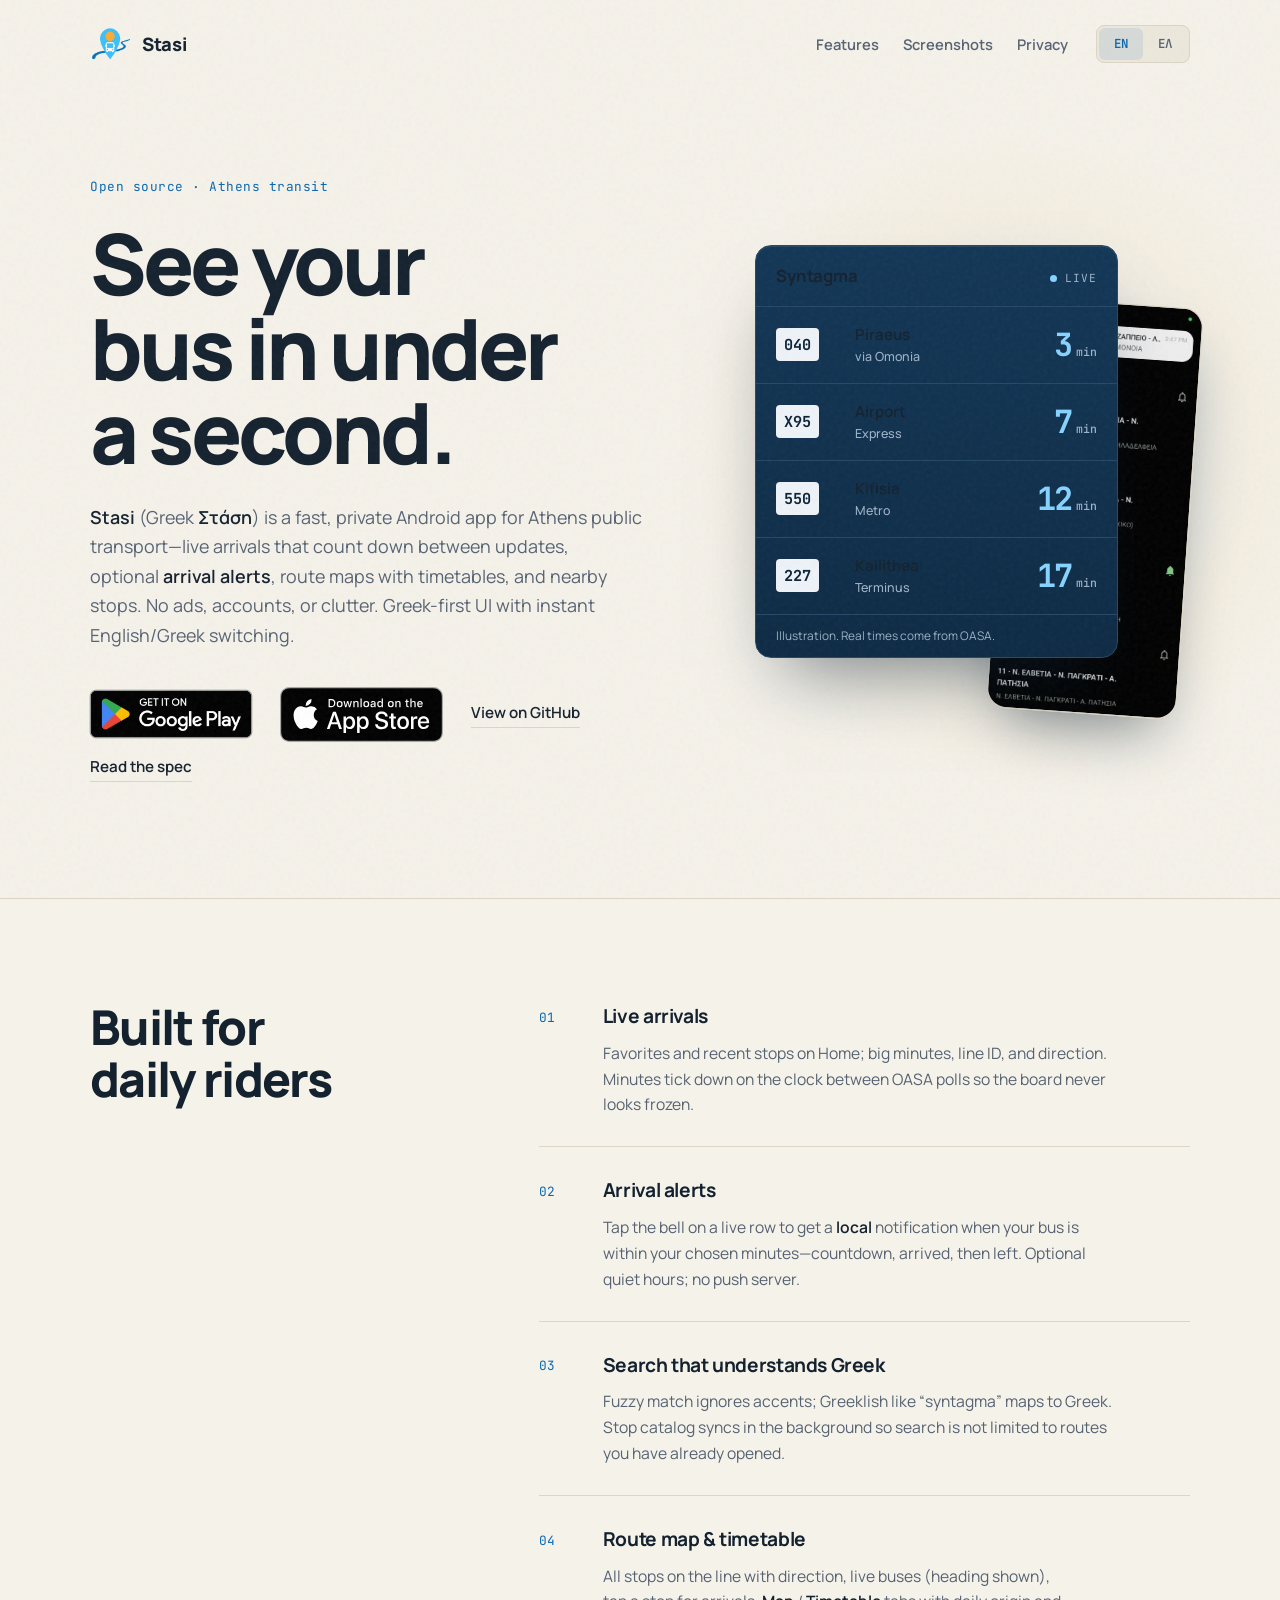
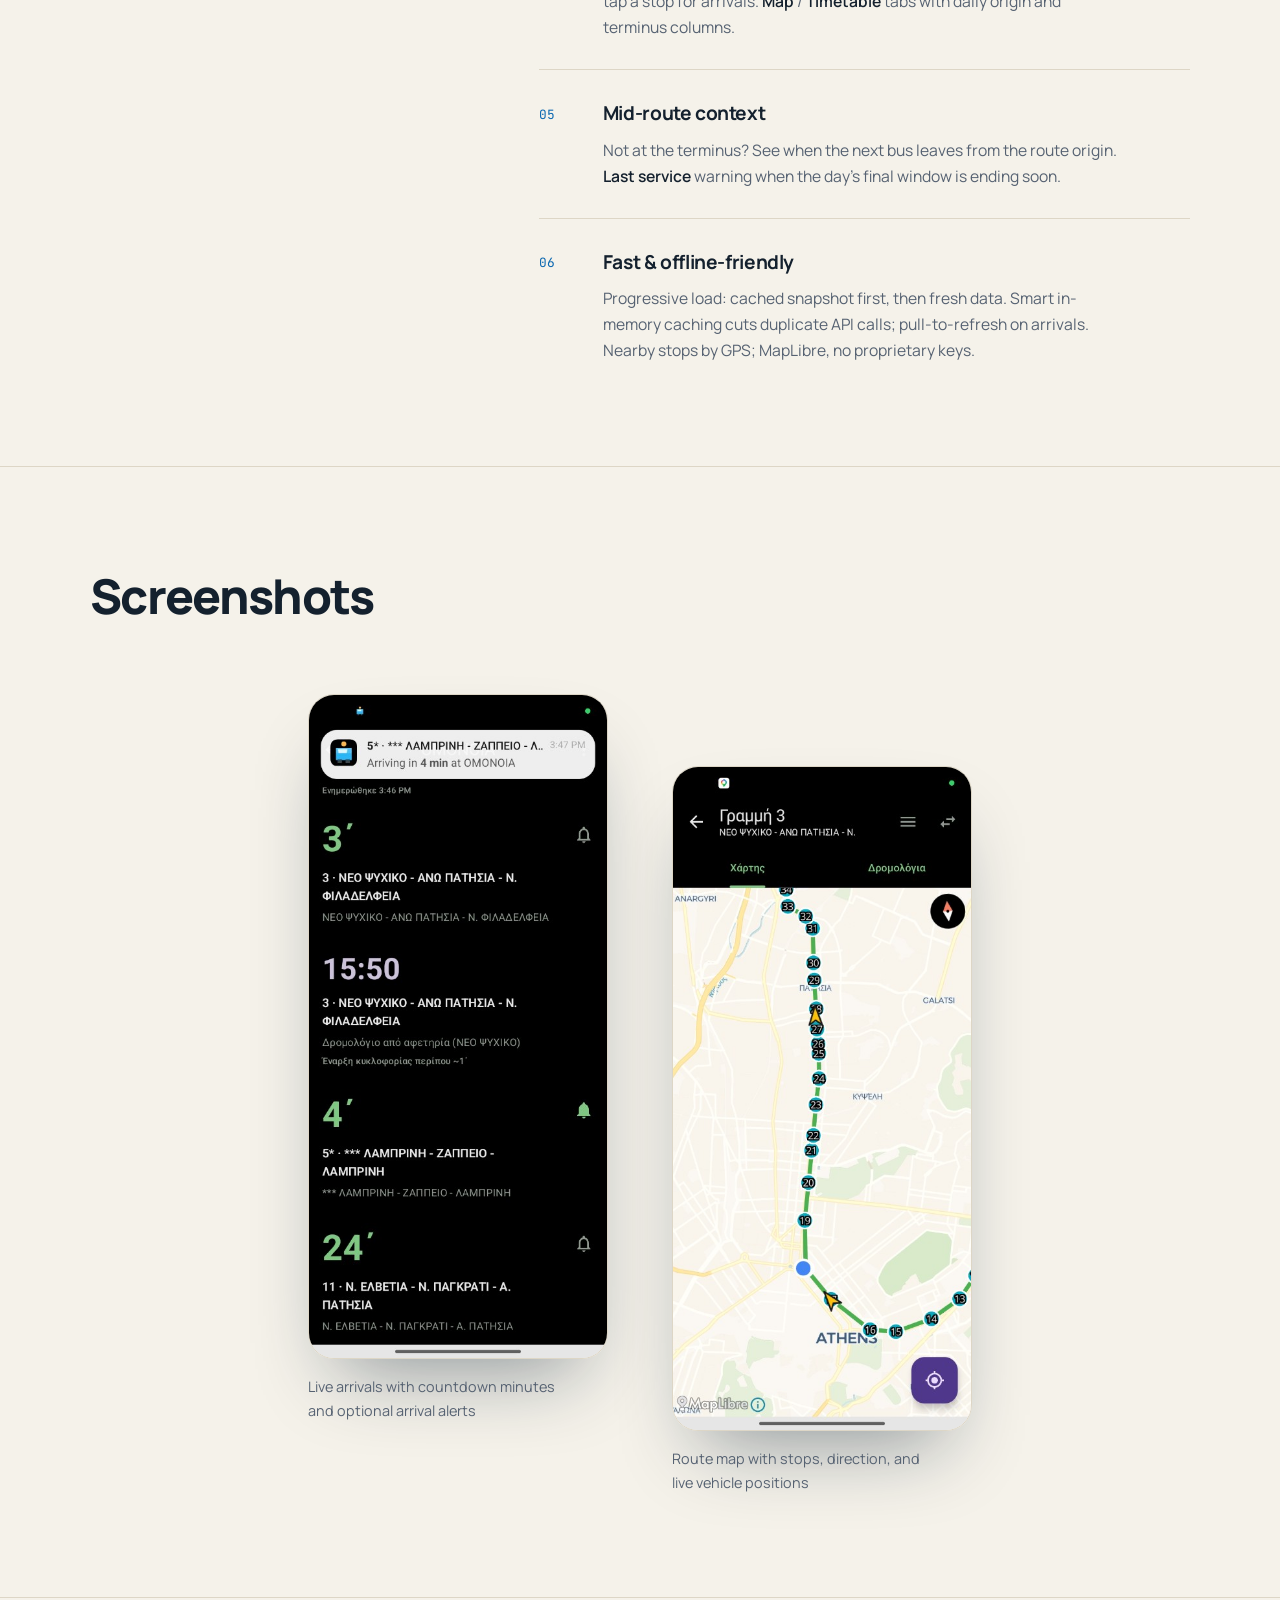
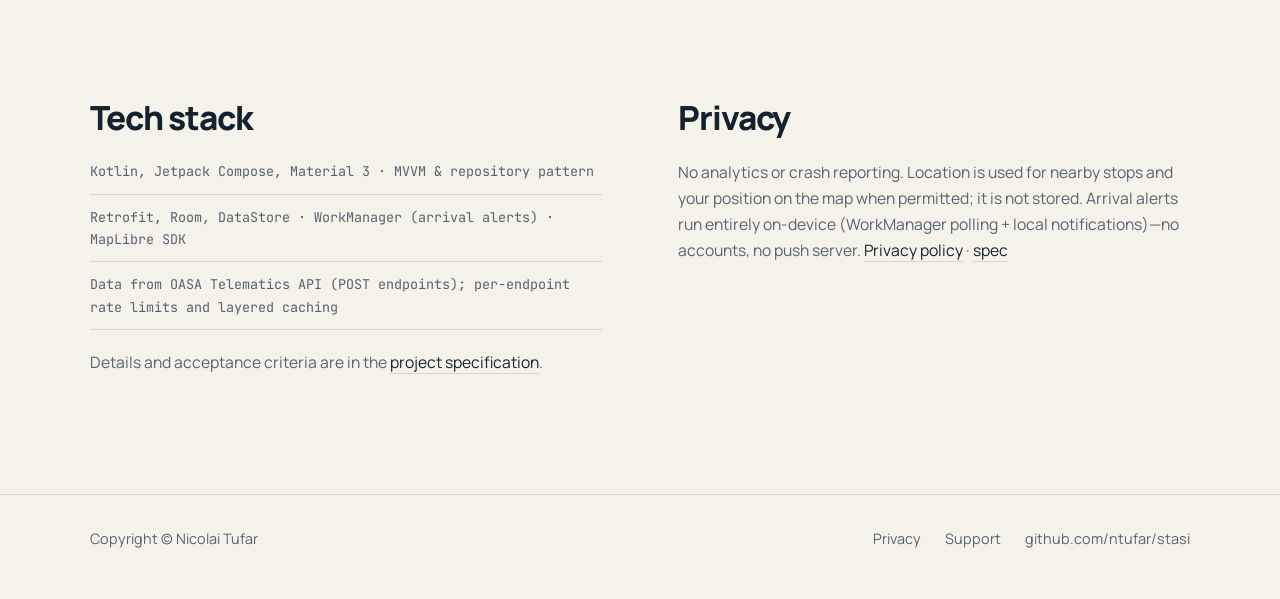
==== commit 2a194f7f: "Web: add the App Store badge to the hero section Add the official App Store badge in English and Gre" ====
--- a/docs/index.html
+++ b/docs/index.html
@@ -38,6 +38,7 @@
   <link rel="preconnect" href="https://fonts.googleapis.com">
   <link rel="preconnect" href="https://fonts.gstatic.com" crossorigin>
   <link rel="dns-prefetch" href="https://play.google.com">
+  <link rel="dns-prefetch" href="https://apps.apple.com">
   <link rel="dns-prefetch" href="https://github.com">
   <link href="https://fonts.googleapis.com/css2?family=JetBrains+Mono:wght@500;700&family=Manrope:wght@400;500;600;700;800&display=swap&subset=greek,latin" rel="stylesheet">
   <style>
@@ -295,6 +296,16 @@
     .play-badge img { height: 4.5rem; width: auto; }
     .play-badge img.i18n-el { height: 3.4rem; margin: 0.55rem 0.9rem; }
 
+    .app-store-badge {
+      display: inline-block;
+      line-height: 0;
+      transition: transform 0.2s var(--ease);
+    }
+
+    .app-store-badge:hover { transform: translateY(-2px); }
+    .app-store-badge:active { transform: scale(0.98); }
+    .app-store-badge img { height: 3.4rem; width: auto; }
+
     .text-link {
       font-weight: 600;
       font-size: 0.95rem;
@@ -683,7 +694,7 @@
     "description": "Open-source Android app for Athens public transport: live arrivals, arrival alerts, route maps and timetables, nearby stops. No ads or accounts.",
     "url": "https://ntufar.github.io/stasi/",
     "applicationCategory": "Utilities",
-    "operatingSystem": "Android",
+    "operatingSystem": "Android, iOS",
     "offers": {
       "@type": "Offer",
       "price": "0",
@@ -714,7 +725,8 @@
     "url": "https://github.com/ntufar/stasi",
     "sameAs": [
       "https://github.com/ntufar/stasi",
-      "https://play.google.com/store/apps/details?id=io.github.ntufar.stasi"
+      "https://play.google.com/store/apps/details?id=io.github.ntufar.stasi",
+      "https://apps.apple.com/app/id6818117885"
     ]
   }
   </script>
@@ -769,6 +781,10 @@
             <a class="play-badge" href="https://play.google.com/store/apps/details?id=io.github.ntufar.stasi">
               <img class="i18n-en" src="google-play-badge-en.png" width="646" height="250" alt="Get it on Google Play">
               <img class="i18n-el" src="google-play-badge-el.png" width="646" height="250" alt="Αποκτήστε το στο Google Play">
+            </a>
+            <a class="app-store-badge" href="https://apps.apple.com/app/id6818117885">
+              <img class="i18n-en" src="app-store-badge-en.svg" width="120" height="40" alt="Download on the App Store">
+              <img class="i18n-el" src="app-store-badge-el.svg" width="120" height="40" alt="Λήψη από το App Store">
             </a>
             <a class="text-link" href="https://github.com/ntufar/stasi">
               <span class="i18n-en">View on GitHub</span>
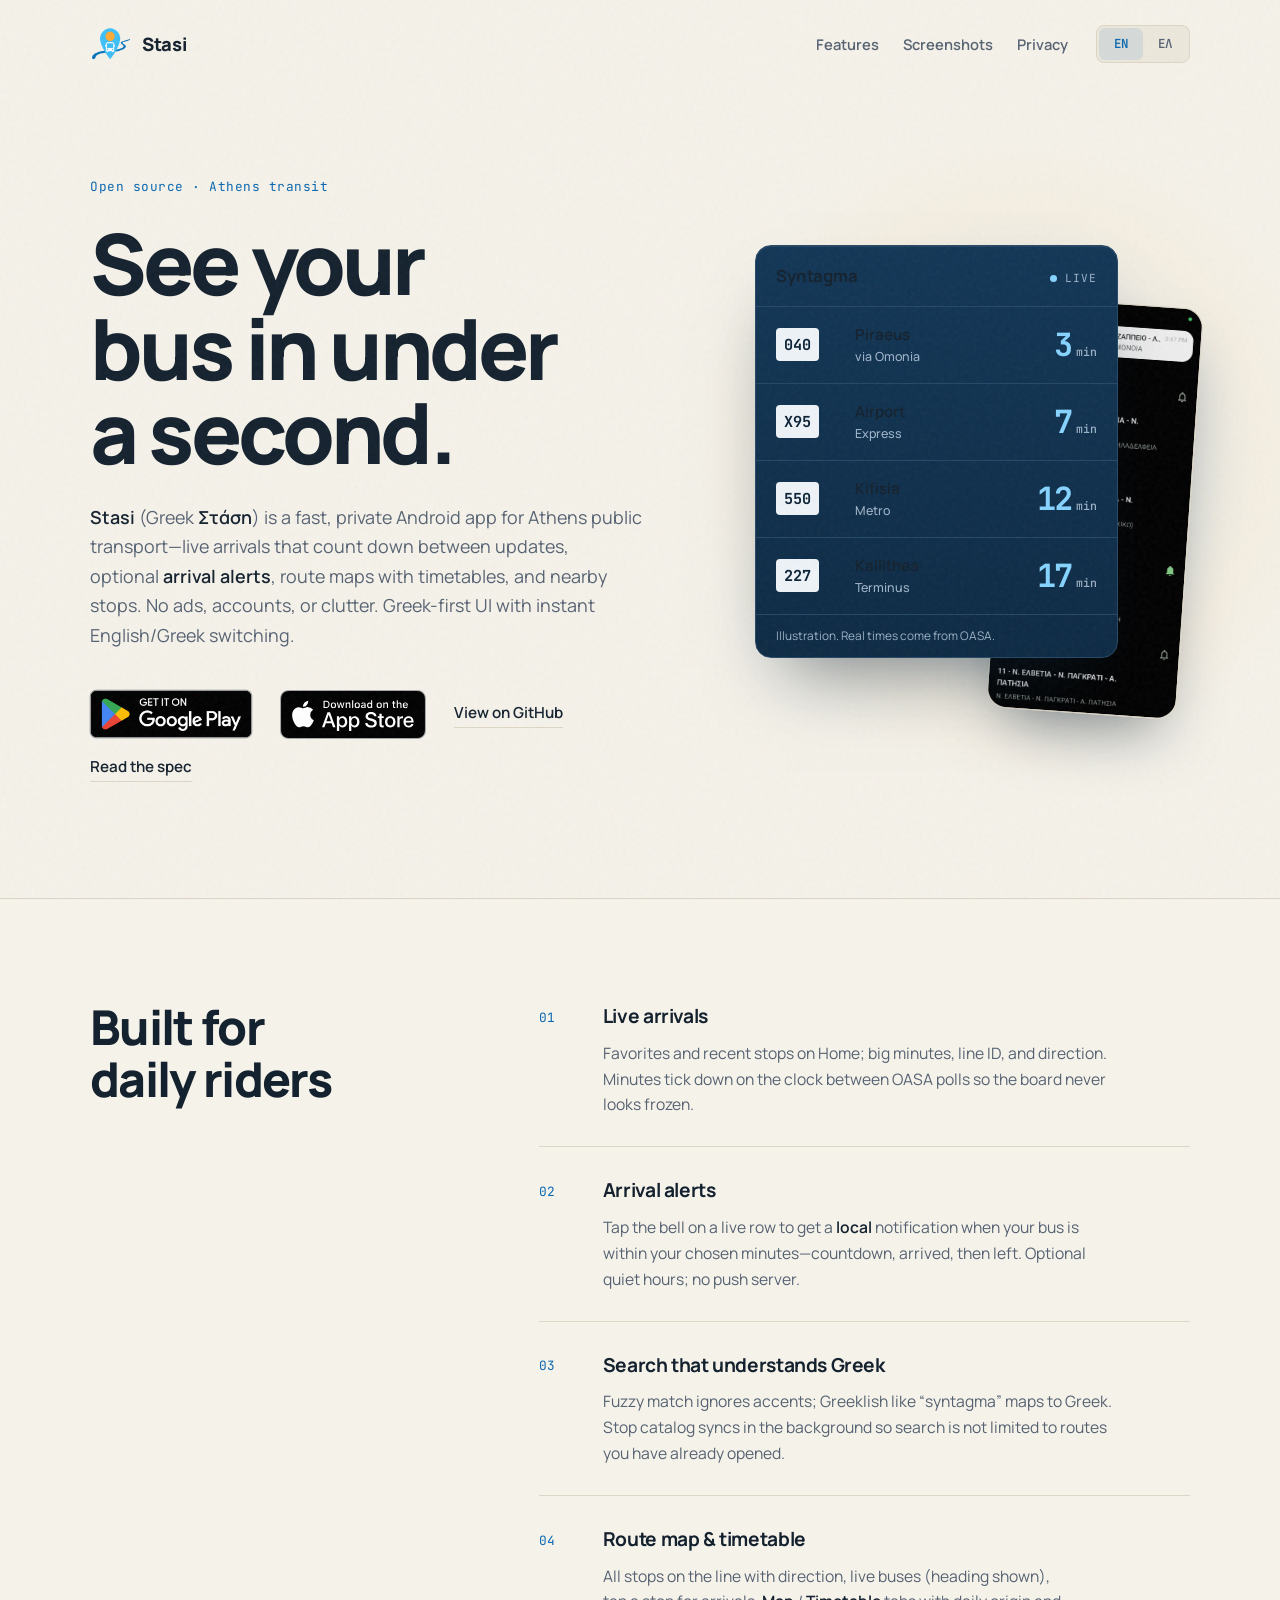
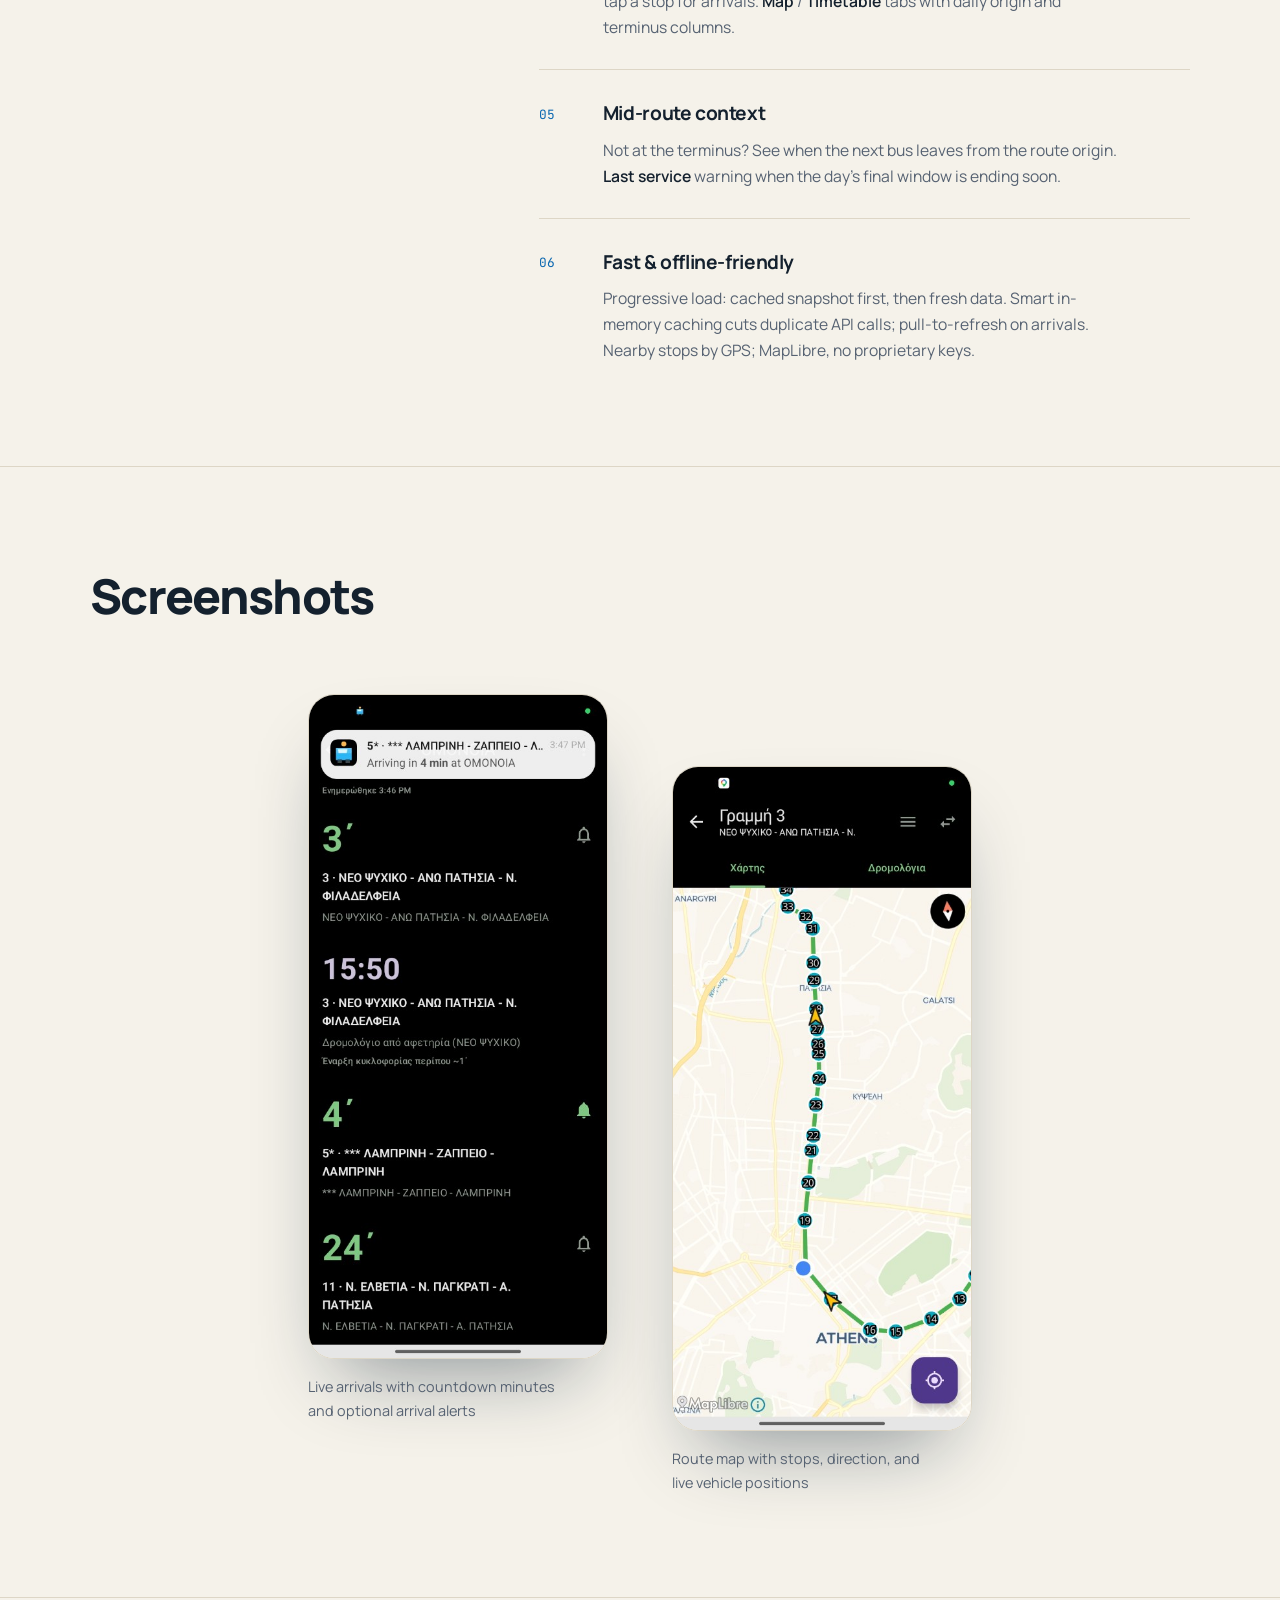
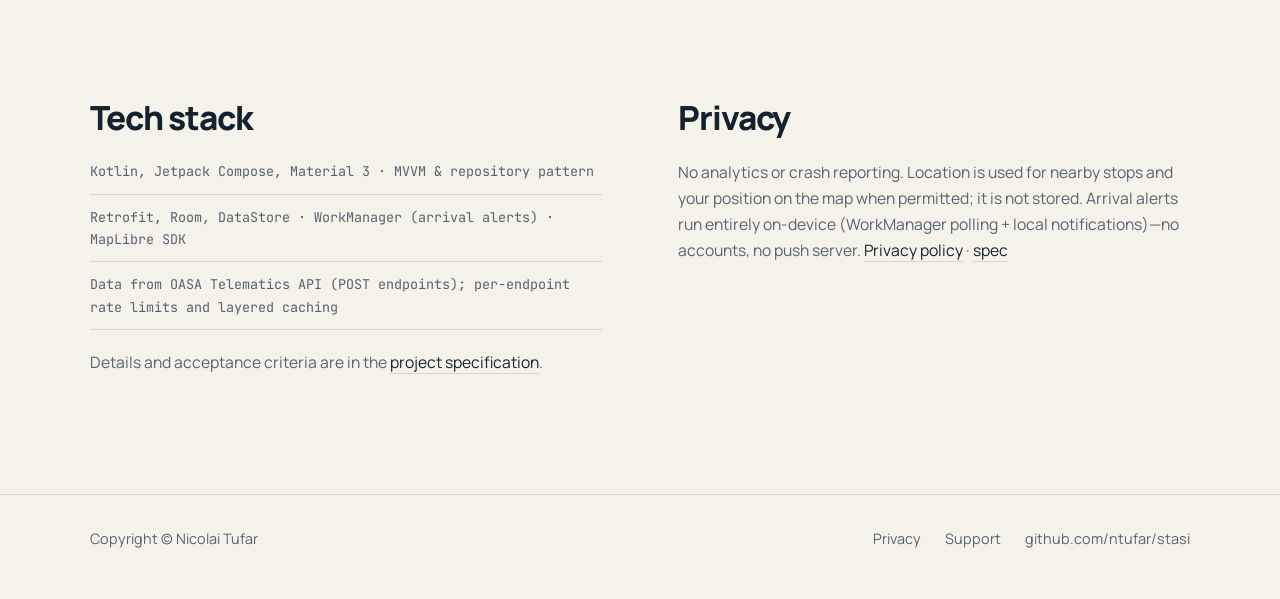
==== commit eefc17fd: "Web: match the height of the App Store badge to the Google Play badge" ====
--- a/docs/index.html
+++ b/docs/index.html
@@ -304,7 +304,7 @@
 
     .app-store-badge:hover { transform: translateY(-2px); }
     .app-store-badge:active { transform: scale(0.98); }
-    .app-store-badge img { height: 3.4rem; width: auto; }
+    .app-store-badge img { height: 3.04rem; width: auto; }
 
     .text-link {
       font-weight: 600;
